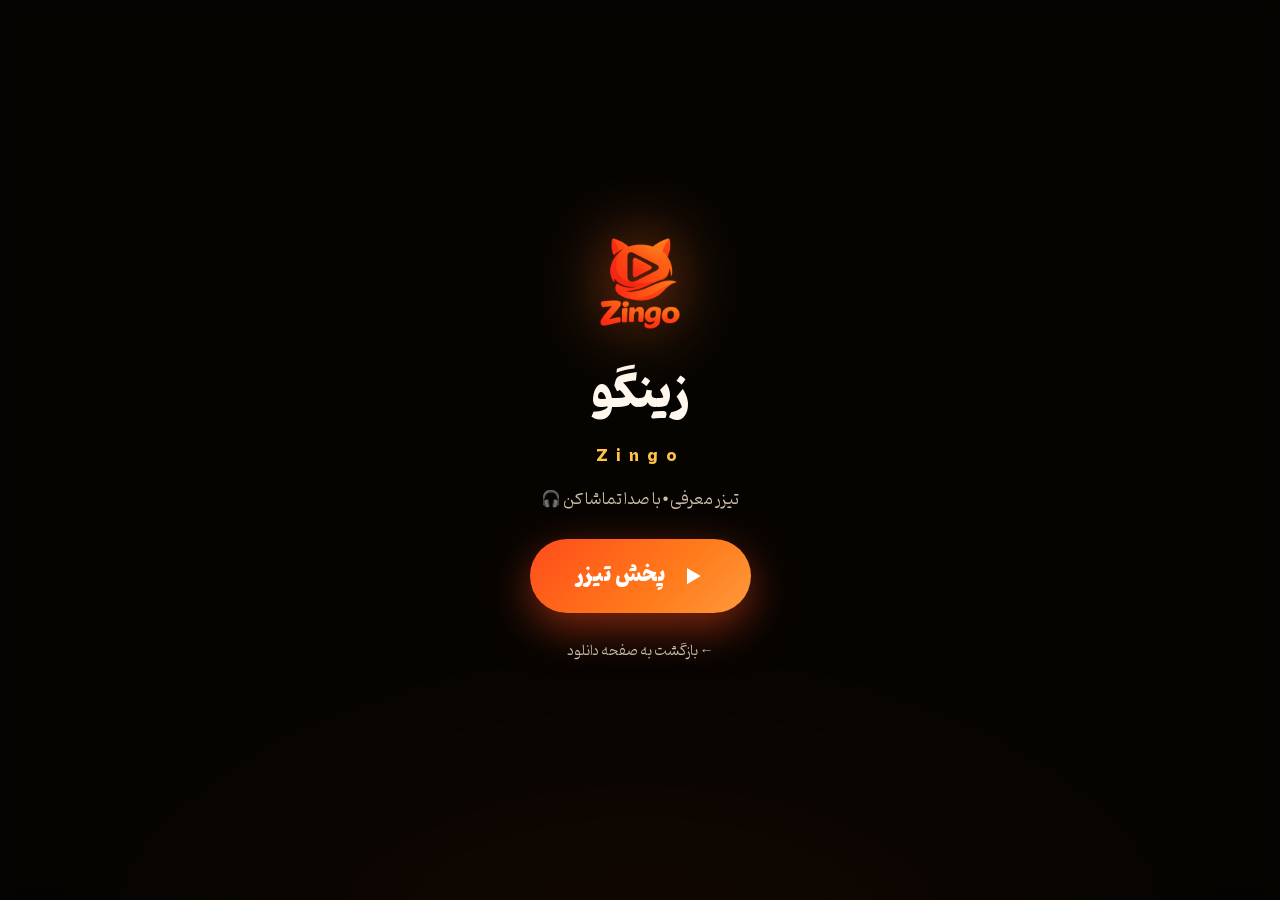
==== promo.html @ dc171118 "feat: cinematic motion-graphics promo page with synthesized sound (promo.html)" ====
<!DOCTYPE html>
<html lang="fa" dir="rtl">
<head>
<meta charset="UTF-8">
<meta name="viewport" content="width=device-width, initial-scale=1.0">
<title>معرفی زینگو | موشن‌گرافی برنامه فیلم و سریال Zingo</title>
<meta name="description" content="تیزر معرفی برنامه زینگو (Zingo) — برنامه فیلم و سریال اندروید با پخش آنلاین، زیرنویس فارسی و دانلود پرسرعت.">
<meta name="robots" content="noindex, follow">
<meta name="theme-color" content="#0B0806">
<link rel="icon" type="image/x-icon" href="/favicon.ico">
<link rel="preload" href="/assets/fonts/Pinar-Bold.ttf" as="font" type="font/ttf" crossorigin>
<link rel="preload" as="image" href="/assets/logo.png" type="image/png">
<link rel="stylesheet" href="/promo.css">
</head>
<body>
<div class="stage" id="stage" aria-label="تیزر معرفی زینگو">

  <!-- پرده شروع (برای فعال شدن صدا با یک لمس) -->
  <div class="intro-veil" id="veil">
    <img class="veil-logo" src="/assets/logo.png" alt="لوگوی زینگو" width="88" height="99">
    <h1>زینگو <span>Zingo</span></h1>
    <p>تیزر معرفی • با صدا تماشا کن 🎧</p>
    <button class="play-btn" id="playBtn" type="button">
      <svg viewBox="0 0 24 24" width="30" height="30" fill="currentColor"><path d="M8 5.5v13l11-6.5Z"/></svg>
      پخش تیزر
    </button>
    <a class="veil-link" href="/">← بازگشت به صفحه دانلود</a>
  </div>

  <!-- نوار پیشرفت + کنترل‌ها -->
  <div class="hud">
    <div class="progress"><span id="bar"></span></div>
    <div class="hud-row">
      <a class="hud-home" href="/" aria-label="بازگشت">⌂</a>
      <span class="hud-title">تیزر معرفی زینگو</span>
      <button class="hud-btn" id="muteBtn" type="button" aria-label="قطع و وصل صدا">🔊</button>
      <button class="hud-btn" id="skipBtn" type="button">⏩ رد شدن</button>
    </div>
  </div>

  <canvas class="fx" id="fx"></canvas>

  <!-- صحنه ۱: رونمایی لوگو -->
  <section class="scene s1" id="sc1">
    <div class="orb"></div>
    <img class="s1-logo" id="s1logo" src="/assets/logo.png" alt="" width="188" height="211">
    <h2 class="kinetic" id="kTitle"><span>ز</span><span>ی</span><span>ن</span><span>گ</span><span>و</span></h2>
    <p class="s1-tag" id="s1tag">دنیای فیلم و سریال، توی جیبته</p>
  </section>

  <!-- صحنه ۲: داخل اپ -->
  <section class="scene s2" id="sc2">
    <div class="phone shot">
      <div class="notch"></div>
      <img src="/assets/screen1.jpg" alt="صفحه اصلی برنامه زینگو" width="220" height="489" loading="eager">
    </div>
    <div class="chips">
      <p class="kicker-line">هر چی بخوای، اینجاست</p>
      <h2>یه اپ، <span class="grad">همه فیلم و سریال‌ها</span></h2>
      <ul>
        <li>🎬 آرشیو به‌روز سینمایی و سریال</li>
        <li>▶️ پخش آنلاین روان و سریع</li>
        <li>💬 زیرنویس فارسی چسبیده</li>
      </ul>
    </div>
  </section>

  <!-- صحنه ۳: دانلود -->
  <section class="scene s3" id="sc3">
    <div class="chips">
      <p class="kicker-line">دانلود بدون دردسر</p>
      <h2>ارسال مستقیم به <span class="grad">دانلودمنیجر</span></h2>
      <div class="badges"><span>480</span><span>720</span><span>x264</span></div>
      <p class="muted-line">ADM و 1DM • بدون کپی لینک • قابل ادامه</p>
    </div>
    <div class="dl-demo">
      <div class="phone shot small">
        <div class="notch"></div>
        <img src="/assets/screen2.jpg" alt="صفحه پخش و دانلود زینگو" width="220" height="489" loading="eager">
      </div>
      <div class="arrow">⬇</div>
    </div>
  </section>

  <!-- صحنه ۴: آمار -->
  <section class="scene s4" id="sc4">
    <p class="kicker-line center">سبک، رایگان، فارسی</p>
    <div class="stats">
      <div><strong><span class="count" data-to="4" data-dec="1">0</span>MB</strong><span>حجم اپ</span></div>
      <div><strong>رایگان</strong><span>بدون ثبت‌نام</span></div>
      <div><strong><span class="count" data-to="7">0</span>+</strong><span>اندروید</span></div>
    </div>
  </section>

  <!-- صحنه ۵: دعوت به نصب -->
  <section class="scene s5" id="sc5">
    <img class="s5-logo" src="/assets/logo.png" alt="لوگوی زینگو" width="120" height="135">
    <h2>همین حالا <span class="grad">زینگو</span> رو نصب کن</h2>
    <p class="muted-line">نسخه 1.0.7 اندروید • تست‌شده • امضای رسمی</p>
    <a class="cta" href="/downloads/Zingo-v1.0.7.apk" download="Zingo-v1.0.7.apk">⬇ دانلود مستقیم زینگو<small>v1.0.7 • 3.9MB • APK</small></a>
    <div class="end-row">
      <button class="ghost-btn" id="replayBtn" type="button">↻ تماشای دوباره</button>
      <a class="ghost-btn" href="/">صفحه دانلود</a>
    </div>
  </section>

</div>
<script src="/promo.js" defer></script>
</body>
</html>
---- promo.css ----
@font-face{font-family:'Pinar';src:url('/assets/fonts/Pinar-Regular.ttf') format('truetype');font-weight:400;font-display:swap}
@font-face{font-family:'Pinar';src:url('/assets/fonts/Pinar-Bold.ttf') format('truetype');font-weight:700;font-display:swap}
@font-face{font-family:'Pinar';src:url('/assets/fonts/Pinar-ExtraBold.ttf') format('truetype');font-weight:800;font-display:swap}
*{box-sizing:border-box}
html,body{height:100%}
body{margin:0;background:#0B0806;color:#FFF7ED;font-family:'Pinar',Tahoma,sans-serif;overflow:hidden}
.stage{position:fixed;inset:0;background:radial-gradient(1000px 600px at 50% 110%,#3a1503 0%,#0B0806 60%) fixed,#0B0806;overflow:hidden}
/* ===== پرده شروع ===== */
.intro-veil{position:absolute;inset:0;z-index:40;display:flex;flex-direction:column;align-items:center;justify-content:center;gap:10px;background:rgba(5,3,1,.72);backdrop-filter:blur(8px);transition:opacity .6s;text-align:center;padding:20px}
.intro-veil.hide{opacity:0;pointer-events:none}
.veil-logo{filter:drop-shadow(0 0 34px rgba(255,110,30,.75));animation:hover 3s ease-in-out infinite}
@keyframes hover{50%{transform:translateY(-10px)}}
.intro-veil h1{margin:6px 0 0;font-size:44px;font-weight:800}
.intro-veil h1 span{display:block;font-size:15px;letter-spacing:8px;color:#FFC24B;font-weight:700}
.intro-veil p{color:#CDBFA9;margin:0 0 12px}
.play-btn{display:inline-flex;align-items:center;gap:12px;font-family:inherit;font-size:20px;font-weight:800;color:#fff;border:none;cursor:pointer;padding:16px 44px;border-radius:99px;background:linear-gradient(135deg,#FF4D1C,#ff7a1a 60%,#FF9A3D);box-shadow:0 14px 44px rgba(255,77,28,.5);transition:.2s}
.play-btn:hover{transform:scale(1.05)}
.veil-link{color:#CDBFA9;font-size:14px;margin-top:14px;text-decoration:none}
/* ===== HUD ===== */
.hud{position:absolute;top:0;right:0;left:0;z-index:30;opacity:0;transition:opacity .5s}
.stage.playing .hud{opacity:1}
.progress{height:4px;background:rgba(255,255,255,.12)}
.progress span{display:block;height:100%;width:0;background:linear-gradient(90deg,#FF4D1C,#FFC24B)}
.hud-row{display:flex;align-items:center;gap:10px;padding:10px 16px}
.hud-title{font-size:14px;color:#CDBFA9;margin-inline-start:auto}
.hud-home,.hud-btn{color:#FFF7ED;text-decoration:none;background:rgba(255,255,255,.08);border:1px solid rgba(255,255,255,.14);border-radius:12px;padding:7px 14px;font-family:inherit;font-size:14px;cursor:pointer}
.hud-btn:hover{background:rgba(255,255,255,.16)}
.fx{position:absolute;inset:0;z-index:5;pointer-events:none}
/* ===== صحنه‌ها ===== */
.scene{position:absolute;inset:0;display:flex;align-items:center;justify-content:center;gap:44px;padding:70px 6vw 40px;opacity:0;visibility:hidden;transition:opacity .7s,visibility .7s}
.scene.on{opacity:1;visibility:visible}
.grad{background:linear-gradient(90deg,#ff6a2b,#ffc24b);-webkit-background-clip:text;background-clip:text;color:transparent}
.kicker-line{color:#FFC24B;font-weight:700;font-size:15px;margin:0}
.kicker-line.center{text-align:center}
.muted-line{color:#CDBFA9}
/* صحنه ۱ */
.s1{flex-direction:column;gap:8px;text-align:center}
.orb{position:absolute;width:520px;height:520px;border-radius:50%;background:radial-gradient(circle,rgba(255,90,31,.4),transparent 65%);filter:blur(30px);transform:scale(.4);opacity:0}
.scene.on .orb{animation:orbIn 2.4s ease forwards}
@keyframes orbIn{to{transform:scale(1.4);opacity:1}}
.s1-logo{opacity:0;filter:drop-shadow(0 0 44px rgba(255,110,30,.8))}
.scene.on .s1-logo{animation:logoIn 1.1s cubic-bezier(.2,1.4,.3,1) .2s forwards}
@keyframes logoIn{from{opacity:0;transform:scale(.3) rotate(-10deg)}to{opacity:1;transform:scale(1) rotate(0)}}
.kinetic{margin:8px 0 0;font-size:clamp(52px,10vw,96px);font-weight:800;line-height:1.2}
.kinetic span{display:inline-block;opacity:0;transform:translateY(60px) rotate(8deg)}
.scene.on .kinetic span{animation:letterIn .6s cubic-bezier(.2,1.5,.3,1) forwards}
.scene.on .kinetic span:nth-child(1){animation-delay:.7s}.scene.on .kinetic span:nth-child(2){animation-delay:.8s}.scene.on .kinetic span:nth-child(3){animation-delay:.9s}.scene.on .kinetic span:nth-child(4){animation-delay:1s}.scene.on .kinetic span:nth-child(5){animation-delay:1.1s}
@keyframes letterIn{to{opacity:1;transform:none}}
.s1-tag{font-size:clamp(17px,3vw,24px);color:#FFE3C2;opacity:0}
.scene.on .s1-tag{animation:fadeUp .8s ease 1.6s forwards}
@keyframes fadeUp{from{opacity:0;transform:translateY(24px)}to{opacity:1;transform:none}}
/* صحنه ۲ و ۳ */
.phone{background:#101010;border:1px solid #333;border-radius:30px;padding:9px;box-shadow:0 30px 80px rgba(0,0,0,.65);position:relative;flex-shrink:0}
.phone img{display:block;border-radius:22px;background:#fff}
.phone .notch{position:absolute;top:16px;left:50%;transform:translateX(-50%);width:70px;height:17px;background:#101010;border-radius:99px;z-index:2}
.s2 .phone{transform:translateX(-120px) rotate(-8deg);opacity:0}
.scene.on.s2 .phone{animation:slideL .9s cubic-bezier(.2,1.2,.3,1) forwards}
@keyframes slideL{to{opacity:1;transform:translateX(0) rotate(-4deg)}}
.chips h2{font-size:clamp(26px,4.5vw,44px);margin:4px 0 14px;font-weight:800}
.chips ul{list-style:none;margin:0;padding:0;display:grid;gap:12px}
.chips li{background:rgba(255,255,255,.06);border:1px solid rgba(255,255,255,.14);border-radius:16px;padding:12px 20px;font-size:clamp(15px,2.4vw,19px);font-weight:700;opacity:0;transform:translateX(60px)}
.scene.on .chips li{animation:chipIn .55s cubic-bezier(.2,1.4,.3,1) forwards}
.scene.on .chips li:nth-child(1){animation-delay:.9s}.scene.on .chips li:nth-child(2){animation-delay:1.25s}.scene.on .chips li:nth-child(3){animation-delay:1.6s}
@keyframes chipIn{to{opacity:1;transform:none}}
.scene.on .chips h2,.scene.on .kicker-line{animation:fadeUp .7s ease .3s both}
.s3 .phone{transform:translateX(120px) rotate(8deg);opacity:0}
.scene.on.s3 .phone{animation:slideR .9s cubic-bezier(.2,1.2,.3,1) forwards}
@keyframes slideR{to{opacity:1;transform:translateX(0) rotate(4deg)}}
.badges{display:flex;gap:10px;margin:14px 0}
.badges span{background:linear-gradient(135deg,#FF4D1C,#FF9A3D);font-weight:800;padding:8px 22px;border-radius:99px;opacity:0;transform:scale(.4)}
.scene.on .badges span{animation:popIn .5s cubic-bezier(.2,1.6,.3,1) forwards}
.scene.on .badges span:nth-child(1){animation-delay:1s}.scene.on .badges span:nth-child(2){animation-delay:1.2s}.scene.on .badges span:nth-child(3){animation-delay:1.4s}
@keyframes popIn{to{opacity:1;transform:scale(1)}}
.dl-demo{position:relative}
.arrow{position:absolute;top:38%;right:-34px;font-size:44px;color:#FFC24B;animation:drop 1.2s ease-in-out infinite;text-shadow:0 0 24px rgba(255,150,40,.9)}
@keyframes drop{0%,100%{transform:translateY(-12px);opacity:.6}50%{transform:translateY(12px);opacity:1}}
/* صحنه ۴ */
.s4{flex-direction:column}
.stats{display:flex;gap:16px;flex-wrap:wrap;justify-content:center}
.stats div{background:rgba(255,255,255,.06);border:1px solid rgba(255,255,255,.14);border-radius:22px;padding:26px 40px;text-align:center;min-width:170px;opacity:0;transform:translateY(50px) scale(.9)}
.scene.on .stats div{animation:statIn .6s cubic-bezier(.2,1.4,.3,1) forwards}
.scene.on .stats div:nth-child(1){animation-delay:.3s}.scene.on .stats div:nth-child(2){animation-delay:.6s}.scene.on .stats div:nth-child(3){animation-delay:.9s}
@keyframes statIn{to{opacity:1;transform:none}}
.stats strong{display:block;font-size:38px;font-weight:800;color:#fff}
.stats span{color:#CDBFA9}
/* صحنه ۵ */
.s5{flex-direction:column;gap:10px;text-align:center}
.s5-logo{opacity:0;filter:drop-shadow(0 0 40px rgba(255,110,30,.8))}
.scene.on .s5-logo{animation:logoIn .9s cubic-bezier(.2,1.4,.3,1) forwards}
.s5 h2{font-size:clamp(30px,5.5vw,54px);margin:6px 0;font-weight:800;opacity:0}
.scene.on.s5 h2{animation:fadeUp .7s ease .4s forwards}
.s5 .muted-line{margin:0 0 8px;opacity:0}
.scene.on.s5 .muted-line{animation:fadeUp .7s ease .6s forwards}
.cta{display:inline-flex;flex-direction:column;align-items:center;gap:2px;font-size:22px;font-weight:800;color:#fff;text-decoration:none;padding:18px 58px;border-radius:22px;background:linear-gradient(135deg,#FF4D1C,#ff7a1a 60%,#FF9A3D);box-shadow:0 16px 50px rgba(255,77,28,.55);opacity:0}
.scene.on .cta{animation:ctaIn .7s cubic-bezier(.2,1.4,.3,1) .8s forwards,ctaPulse 1.8s ease-in-out 1.8s infinite}
.cta small{font-size:13px;font-weight:400;opacity:.9}
@keyframes ctaIn{from{opacity:0;transform:scale(.6)}to{opacity:1;transform:scale(1)}}
@keyframes ctaPulse{0%,100%{transform:scale(1)}50%{transform:scale(1.045)}}
.end-row{display:flex;gap:12px;margin-top:14px;opacity:0}
.scene.on .end-row{animation:fadeUp .7s ease 1.2s forwards}
.ghost-btn{font-family:inherit;color:#FFF7ED;text-decoration:none;background:rgba(255,255,255,.08);border:1px solid rgba(255,255,255,.16);border-radius:14px;padding:10px 26px;font-size:16px;cursor:pointer}
.ghost-btn:hover{background:rgba(255,255,255,.16)}
@media(max-width:760px){
.scene{flex-direction:column;gap:20px;padding:90px 20px 30px;overflow-y:auto}
.s2 .phone,.s3 .phone{width:150px}.phone img{width:100%;height:auto}
.chips h2{font-size:26px}.chips{text-align:center}.chips ul{justify-items:center}
.badges{justify-content:center}
.arrow{display:none}
.stats div{min-width:44vw;padding:16px}
.stats strong{font-size:28px}
.cta{font-size:19px;padding:16px 34px}
}
@media(prefers-reduced-motion:reduce){*{animation-duration:.01s!important}}
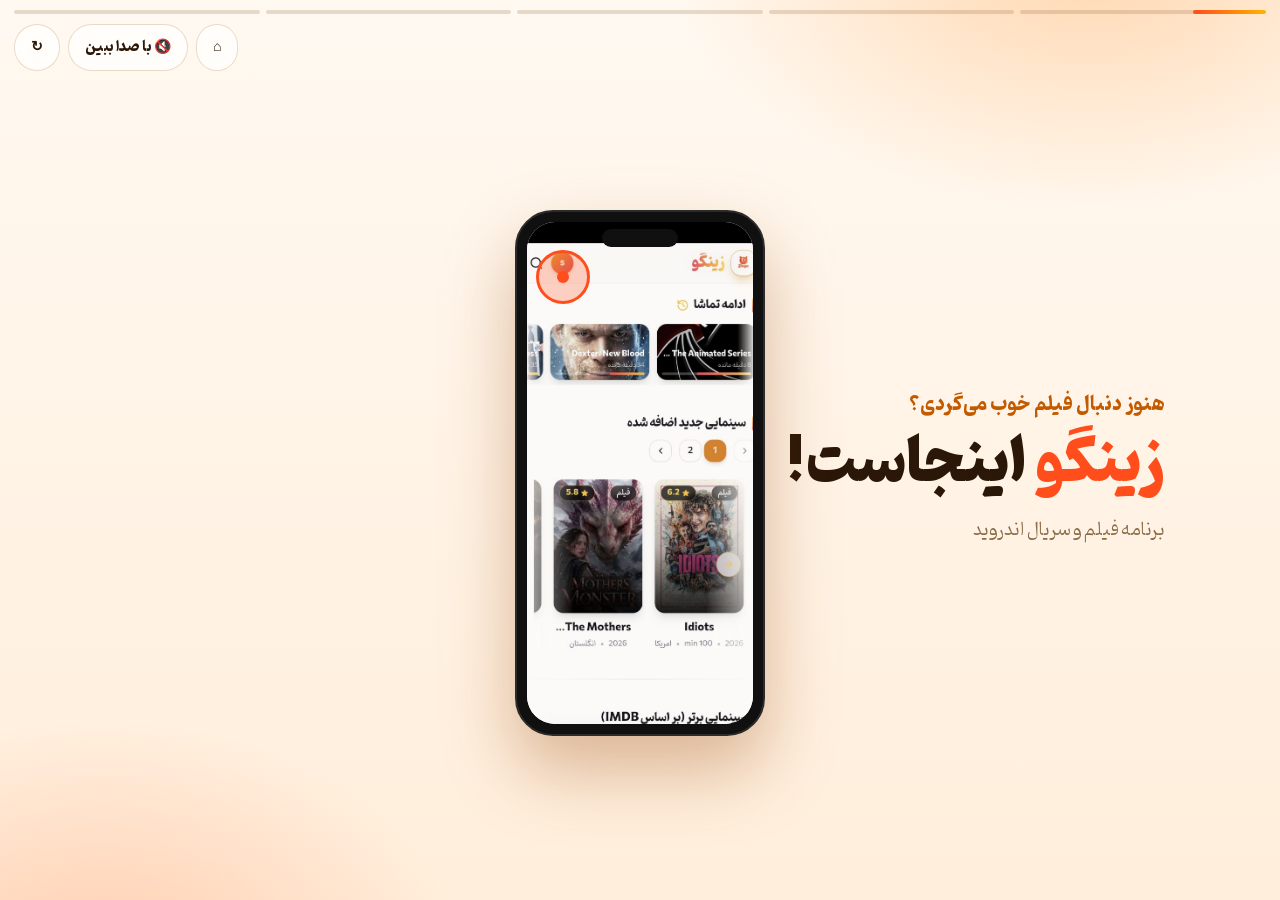
==== commit 8400a6c8: "redesign: app-ad style promo (story segments, auto-play muted, tap ripples, endcard)" ====
--- a/promo.html
+++ b/promo.html
@@ -3,104 +3,57 @@
 <head>
 <meta charset="UTF-8">
 <meta name="viewport" content="width=device-width, initial-scale=1.0">
-<title>معرفی زینگو | موشن‌گرافی برنامه فیلم و سریال Zingo</title>
-<meta name="description" content="تیزر معرفی برنامه زینگو (Zingo) — برنامه فیلم و سریال اندروید با پخش آنلاین، زیرنویس فارسی و دانلود پرسرعت.">
+<title>تیزر زینگو | معرفی برنامه فیلم و سریال Zingo</title>
+<meta name="description" content="تیزر تبلیغاتی برنامه زینگو (Zingo) — برنامه فیلم و سریال اندروید با پخش آنلاین، زیرنویس فارسی و دانلود پرسرعت.">
 <meta name="robots" content="noindex, follow">
-<meta name="theme-color" content="#0B0806">
+<meta name="theme-color" content="#FFF3E6">
 <link rel="icon" type="image/x-icon" href="/favicon.ico">
 <link rel="preload" href="/assets/fonts/Pinar-Bold.ttf" as="font" type="font/ttf" crossorigin>
-<link rel="preload" as="image" href="/assets/logo.png" type="image/png">
+<link rel="preload" href="/assets/fonts/Pinar-ExtraBold.ttf" as="font" type="font/ttf" crossorigin>
+<link rel="preload" as="image" href="/assets/screen1.jpg" type="image/jpeg">
 <link rel="stylesheet" href="/promo.css">
 </head>
 <body>
-<div class="stage" id="stage" aria-label="تیزر معرفی زینگو">
+<div class="ad" id="ad" aria-label="تیزر تبلیغاتی زینگو">
 
-  <!-- پرده شروع (برای فعال شدن صدا با یک لمس) -->
-  <div class="intro-veil" id="veil">
-    <img class="veil-logo" src="/assets/logo.png" alt="لوگوی زینگو" width="88" height="99">
-    <h1>زینگو <span>Zingo</span></h1>
-    <p>تیزر معرفی • با صدا تماشا کن 🎧</p>
-    <button class="play-btn" id="playBtn" type="button">
-      <svg viewBox="0 0 24 24" width="30" height="30" fill="currentColor"><path d="M8 5.5v13l11-6.5Z"/></svg>
-      پخش تیزر
-    </button>
-    <a class="veil-link" href="/">← بازگشت به صفحه دانلود</a>
+  <!-- نوار سگمنت‌ها مثل استوری -->
+  <div class="segs" id="segs" aria-hidden="true">
+    <span><i></i></span><span><i></i></span><span><i></i></span><span><i></i></span><span><i></i></span>
   </div>
 
-  <!-- نوار پیشرفت + کنترل‌ها -->
-  <div class="hud">
-    <div class="progress"><span id="bar"></span></div>
-    <div class="hud-row">
-      <a class="hud-home" href="/" aria-label="بازگشت">⌂</a>
-      <span class="hud-title">تیزر معرفی زینگو</span>
-      <button class="hud-btn" id="muteBtn" type="button" aria-label="قطع و وصل صدا">🔊</button>
-      <button class="hud-btn" id="skipBtn" type="button">⏩ رد شدن</button>
-    </div>
+  <!-- کنترل‌ها -->
+  <div class="tools">
+    <a class="tool" href="/" aria-label="بازگشت به صفحه دانلود">⌂</a>
+    <button class="tool sound-off" id="soundBtn" type="button">🔇 با صدا ببین</button>
+    <button class="tool" id="replayBtn" type="button" aria-label="پخش دوباره">↻</button>
   </div>
 
-  <canvas class="fx" id="fx"></canvas>
+  <!-- صحنه اصلی: گوشی + کپشن -->
+  <main class="stage" id="stage">
+    <div class="caption" id="caption">
+      <p class="hook" id="capHook"></p>
+      <h1 id="capTitle"></h1>
+      <p class="sub" id="capSub"></p>
+      <div class="badges" id="capBadges"></div>
+    </div>
+    <div class="phone" id="phone">
+      <div class="notch"></div>
+      <div class="screen"><img id="screenImg" src="/assets/screen1.jpg" alt="نمای برنامه زینگو" width="240" height="533" fetchpriority="high"></div>
+      <div class="taps" id="taps"></div>
+      <div class="flash" id="flash"></div>
+    </div>
+  </main>
 
-  <!-- صحنه ۱: رونمایی لوگو -->
-  <section class="scene s1" id="sc1">
-    <div class="orb"></div>
-    <img class="s1-logo" id="s1logo" src="/assets/logo.png" alt="" width="188" height="211">
-    <h2 class="kinetic" id="kTitle"><span>ز</span><span>ی</span><span>ن</span><span>گ</span><span>و</span></h2>
-    <p class="s1-tag" id="s1tag">دنیای فیلم و سریال، توی جیبته</p>
-  </section>
-
-  <!-- صحنه ۲: داخل اپ -->
-  <section class="scene s2" id="sc2">
-    <div class="phone shot">
-      <div class="notch"></div>
-      <img src="/assets/screen1.jpg" alt="صفحه اصلی برنامه زینگو" width="220" height="489" loading="eager">
-    </div>
-    <div class="chips">
-      <p class="kicker-line">هر چی بخوای، اینجاست</p>
-      <h2>یه اپ، <span class="grad">همه فیلم و سریال‌ها</span></h2>
-      <ul>
-        <li>🎬 آرشیو به‌روز سینمایی و سریال</li>
-        <li>▶️ پخش آنلاین روان و سریع</li>
-        <li>💬 زیرنویس فارسی چسبیده</li>
-      </ul>
-    </div>
-  </section>
-
-  <!-- صحنه ۳: دانلود -->
-  <section class="scene s3" id="sc3">
-    <div class="chips">
-      <p class="kicker-line">دانلود بدون دردسر</p>
-      <h2>ارسال مستقیم به <span class="grad">دانلودمنیجر</span></h2>
-      <div class="badges"><span>480</span><span>720</span><span>x264</span></div>
-      <p class="muted-line">ADM و 1DM • بدون کپی لینک • قابل ادامه</p>
-    </div>
-    <div class="dl-demo">
-      <div class="phone shot small">
-        <div class="notch"></div>
-        <img src="/assets/screen2.jpg" alt="صفحه پخش و دانلود زینگو" width="220" height="489" loading="eager">
-      </div>
-      <div class="arrow">⬇</div>
-    </div>
-  </section>
-
-  <!-- صحنه ۴: آمار -->
-  <section class="scene s4" id="sc4">
-    <p class="kicker-line center">سبک، رایگان، فارسی</p>
-    <div class="stats">
-      <div><strong><span class="count" data-to="4" data-dec="1">0</span>MB</strong><span>حجم اپ</span></div>
-      <div><strong>رایگان</strong><span>بدون ثبت‌نام</span></div>
-      <div><strong><span class="count" data-to="7">0</span>+</strong><span>اندروید</span></div>
-    </div>
-  </section>
-
-  <!-- صحنه ۵: دعوت به نصب -->
-  <section class="scene s5" id="sc5">
-    <img class="s5-logo" src="/assets/logo.png" alt="لوگوی زینگو" width="120" height="135">
-    <h2>همین حالا <span class="grad">زینگو</span> رو نصب کن</h2>
-    <p class="muted-line">نسخه 1.0.7 اندروید • تست‌شده • امضای رسمی</p>
-    <a class="cta" href="/downloads/Zingo-v1.0.7.apk" download="Zingo-v1.0.7.apk">⬇ دانلود مستقیم زینگو<small>v1.0.7 • 3.9MB • APK</small></a>
+  <!-- اندکارت -->
+  <section class="endcard" id="endcard" aria-label="دانلود زینگو">
+    <img class="app-icon" src="/assets/logo.png" alt="آیکون زینگو" width="104" height="117">
+    <h2>زینگو <span>Zingo</span></h2>
+    <p class="stars" aria-label="امتیاز 4.8 از 5">★★★★★ <b>۴.۸</b></p>
+    <p class="end-sub">برنامه فیلم و سریال • رایگان • ۳.۹ مگابایت</p>
+    <a class="install" href="/downloads/Zingo-v1.0.7.apk" download="Zingo-v1.0.7.apk">نصب رایگان<small>v1.0.7 • اندروید ۷ به بالا</small></a>
     <div class="end-row">
-      <button class="ghost-btn" id="replayBtn" type="button">↻ تماشای دوباره</button>
-      <a class="ghost-btn" href="/">صفحه دانلود</a>
+      <button class="mini" id="replayBtn2" type="button">↻ دیدن دوباره تیزر</button>
+      <a class="mini" href="/">صفحه دانلود</a>
     </div>
   </section>
 
--- a/promo.css
+++ b/promo.css
@@ -3,111 +3,72 @@
 @font-face{font-family:'Pinar';src:url('/assets/fonts/Pinar-ExtraBold.ttf') format('truetype');font-weight:800;font-display:swap}
 *{box-sizing:border-box}
 html,body{height:100%}
-body{margin:0;background:#0B0806;color:#FFF7ED;font-family:'Pinar',Tahoma,sans-serif;overflow:hidden}
-.stage{position:fixed;inset:0;background:radial-gradient(1000px 600px at 50% 110%,#3a1503 0%,#0B0806 60%) fixed,#0B0806;overflow:hidden}
-/* ===== پرده شروع ===== */
-.intro-veil{position:absolute;inset:0;z-index:40;display:flex;flex-direction:column;align-items:center;justify-content:center;gap:10px;background:rgba(5,3,1,.72);backdrop-filter:blur(8px);transition:opacity .6s;text-align:center;padding:20px}
-.intro-veil.hide{opacity:0;pointer-events:none}
-.veil-logo{filter:drop-shadow(0 0 34px rgba(255,110,30,.75));animation:hover 3s ease-in-out infinite}
-@keyframes hover{50%{transform:translateY(-10px)}}
-.intro-veil h1{margin:6px 0 0;font-size:44px;font-weight:800}
-.intro-veil h1 span{display:block;font-size:15px;letter-spacing:8px;color:#FFC24B;font-weight:700}
-.intro-veil p{color:#CDBFA9;margin:0 0 12px}
-.play-btn{display:inline-flex;align-items:center;gap:12px;font-family:inherit;font-size:20px;font-weight:800;color:#fff;border:none;cursor:pointer;padding:16px 44px;border-radius:99px;background:linear-gradient(135deg,#FF4D1C,#ff7a1a 60%,#FF9A3D);box-shadow:0 14px 44px rgba(255,77,28,.5);transition:.2s}
-.play-btn:hover{transform:scale(1.05)}
-.veil-link{color:#CDBFA9;font-size:14px;margin-top:14px;text-decoration:none}
-/* ===== HUD ===== */
-.hud{position:absolute;top:0;right:0;left:0;z-index:30;opacity:0;transition:opacity .5s}
-.stage.playing .hud{opacity:1}
-.progress{height:4px;background:rgba(255,255,255,.12)}
-.progress span{display:block;height:100%;width:0;background:linear-gradient(90deg,#FF4D1C,#FFC24B)}
-.hud-row{display:flex;align-items:center;gap:10px;padding:10px 16px}
-.hud-title{font-size:14px;color:#CDBFA9;margin-inline-start:auto}
-.hud-home,.hud-btn{color:#FFF7ED;text-decoration:none;background:rgba(255,255,255,.08);border:1px solid rgba(255,255,255,.14);border-radius:12px;padding:7px 14px;font-family:inherit;font-size:14px;cursor:pointer}
-.hud-btn:hover{background:rgba(255,255,255,.16)}
-.fx{position:absolute;inset:0;z-index:5;pointer-events:none}
-/* ===== صحنه‌ها ===== */
-.scene{position:absolute;inset:0;display:flex;align-items:center;justify-content:center;gap:44px;padding:70px 6vw 40px;opacity:0;visibility:hidden;transition:opacity .7s,visibility .7s}
-.scene.on{opacity:1;visibility:visible}
-.grad{background:linear-gradient(90deg,#ff6a2b,#ffc24b);-webkit-background-clip:text;background-clip:text;color:transparent}
-.kicker-line{color:#FFC24B;font-weight:700;font-size:15px;margin:0}
-.kicker-line.center{text-align:center}
-.muted-line{color:#CDBFA9}
-/* صحنه ۱ */
-.s1{flex-direction:column;gap:8px;text-align:center}
-.orb{position:absolute;width:520px;height:520px;border-radius:50%;background:radial-gradient(circle,rgba(255,90,31,.4),transparent 65%);filter:blur(30px);transform:scale(.4);opacity:0}
-.scene.on .orb{animation:orbIn 2.4s ease forwards}
-@keyframes orbIn{to{transform:scale(1.4);opacity:1}}
-.s1-logo{opacity:0;filter:drop-shadow(0 0 44px rgba(255,110,30,.8))}
-.scene.on .s1-logo{animation:logoIn 1.1s cubic-bezier(.2,1.4,.3,1) .2s forwards}
-@keyframes logoIn{from{opacity:0;transform:scale(.3) rotate(-10deg)}to{opacity:1;transform:scale(1) rotate(0)}}
-.kinetic{margin:8px 0 0;font-size:clamp(52px,10vw,96px);font-weight:800;line-height:1.2}
-.kinetic span{display:inline-block;opacity:0;transform:translateY(60px) rotate(8deg)}
-.scene.on .kinetic span{animation:letterIn .6s cubic-bezier(.2,1.5,.3,1) forwards}
-.scene.on .kinetic span:nth-child(1){animation-delay:.7s}.scene.on .kinetic span:nth-child(2){animation-delay:.8s}.scene.on .kinetic span:nth-child(3){animation-delay:.9s}.scene.on .kinetic span:nth-child(4){animation-delay:1s}.scene.on .kinetic span:nth-child(5){animation-delay:1.1s}
-@keyframes letterIn{to{opacity:1;transform:none}}
-.s1-tag{font-size:clamp(17px,3vw,24px);color:#FFE3C2;opacity:0}
-.scene.on .s1-tag{animation:fadeUp .8s ease 1.6s forwards}
-@keyframes fadeUp{from{opacity:0;transform:translateY(24px)}to{opacity:1;transform:none}}
-/* صحنه ۲ و ۳ */
-.phone{background:#101010;border:1px solid #333;border-radius:30px;padding:9px;box-shadow:0 30px 80px rgba(0,0,0,.65);position:relative;flex-shrink:0}
-.phone img{display:block;border-radius:22px;background:#fff}
-.phone .notch{position:absolute;top:16px;left:50%;transform:translateX(-50%);width:70px;height:17px;background:#101010;border-radius:99px;z-index:2}
-.s2 .phone{transform:translateX(-120px) rotate(-8deg);opacity:0}
-.scene.on.s2 .phone{animation:slideL .9s cubic-bezier(.2,1.2,.3,1) forwards}
-@keyframes slideL{to{opacity:1;transform:translateX(0) rotate(-4deg)}}
-.chips h2{font-size:clamp(26px,4.5vw,44px);margin:4px 0 14px;font-weight:800}
-.chips ul{list-style:none;margin:0;padding:0;display:grid;gap:12px}
-.chips li{background:rgba(255,255,255,.06);border:1px solid rgba(255,255,255,.14);border-radius:16px;padding:12px 20px;font-size:clamp(15px,2.4vw,19px);font-weight:700;opacity:0;transform:translateX(60px)}
-.scene.on .chips li{animation:chipIn .55s cubic-bezier(.2,1.4,.3,1) forwards}
-.scene.on .chips li:nth-child(1){animation-delay:.9s}.scene.on .chips li:nth-child(2){animation-delay:1.25s}.scene.on .chips li:nth-child(3){animation-delay:1.6s}
-@keyframes chipIn{to{opacity:1;transform:none}}
-.scene.on .chips h2,.scene.on .kicker-line{animation:fadeUp .7s ease .3s both}
-.s3 .phone{transform:translateX(120px) rotate(8deg);opacity:0}
-.scene.on.s3 .phone{animation:slideR .9s cubic-bezier(.2,1.2,.3,1) forwards}
-@keyframes slideR{to{opacity:1;transform:translateX(0) rotate(4deg)}}
-.badges{display:flex;gap:10px;margin:14px 0}
-.badges span{background:linear-gradient(135deg,#FF4D1C,#FF9A3D);font-weight:800;padding:8px 22px;border-radius:99px;opacity:0;transform:scale(.4)}
-.scene.on .badges span{animation:popIn .5s cubic-bezier(.2,1.6,.3,1) forwards}
-.scene.on .badges span:nth-child(1){animation-delay:1s}.scene.on .badges span:nth-child(2){animation-delay:1.2s}.scene.on .badges span:nth-child(3){animation-delay:1.4s}
-@keyframes popIn{to{opacity:1;transform:scale(1)}}
-.dl-demo{position:relative}
-.arrow{position:absolute;top:38%;right:-34px;font-size:44px;color:#FFC24B;animation:drop 1.2s ease-in-out infinite;text-shadow:0 0 24px rgba(255,150,40,.9)}
-@keyframes drop{0%,100%{transform:translateY(-12px);opacity:.6}50%{transform:translateY(12px);opacity:1}}
-/* صحنه ۴ */
-.s4{flex-direction:column}
-.stats{display:flex;gap:16px;flex-wrap:wrap;justify-content:center}
-.stats div{background:rgba(255,255,255,.06);border:1px solid rgba(255,255,255,.14);border-radius:22px;padding:26px 40px;text-align:center;min-width:170px;opacity:0;transform:translateY(50px) scale(.9)}
-.scene.on .stats div{animation:statIn .6s cubic-bezier(.2,1.4,.3,1) forwards}
-.scene.on .stats div:nth-child(1){animation-delay:.3s}.scene.on .stats div:nth-child(2){animation-delay:.6s}.scene.on .stats div:nth-child(3){animation-delay:.9s}
-@keyframes statIn{to{opacity:1;transform:none}}
-.stats strong{display:block;font-size:38px;font-weight:800;color:#fff}
-.stats span{color:#CDBFA9}
-/* صحنه ۵ */
-.s5{flex-direction:column;gap:10px;text-align:center}
-.s5-logo{opacity:0;filter:drop-shadow(0 0 40px rgba(255,110,30,.8))}
-.scene.on .s5-logo{animation:logoIn .9s cubic-bezier(.2,1.4,.3,1) forwards}
-.s5 h2{font-size:clamp(30px,5.5vw,54px);margin:6px 0;font-weight:800;opacity:0}
-.scene.on.s5 h2{animation:fadeUp .7s ease .4s forwards}
-.s5 .muted-line{margin:0 0 8px;opacity:0}
-.scene.on.s5 .muted-line{animation:fadeUp .7s ease .6s forwards}
-.cta{display:inline-flex;flex-direction:column;align-items:center;gap:2px;font-size:22px;font-weight:800;color:#fff;text-decoration:none;padding:18px 58px;border-radius:22px;background:linear-gradient(135deg,#FF4D1C,#ff7a1a 60%,#FF9A3D);box-shadow:0 16px 50px rgba(255,77,28,.55);opacity:0}
-.scene.on .cta{animation:ctaIn .7s cubic-bezier(.2,1.4,.3,1) .8s forwards,ctaPulse 1.8s ease-in-out 1.8s infinite}
-.cta small{font-size:13px;font-weight:400;opacity:.9}
-@keyframes ctaIn{from{opacity:0;transform:scale(.6)}to{opacity:1;transform:scale(1)}}
-@keyframes ctaPulse{0%,100%{transform:scale(1)}50%{transform:scale(1.045)}}
-.end-row{display:flex;gap:12px;margin-top:14px;opacity:0}
-.scene.on .end-row{animation:fadeUp .7s ease 1.2s forwards}
-.ghost-btn{font-family:inherit;color:#FFF7ED;text-decoration:none;background:rgba(255,255,255,.08);border:1px solid rgba(255,255,255,.16);border-radius:14px;padding:10px 26px;font-size:16px;cursor:pointer}
-.ghost-btn:hover{background:rgba(255,255,255,.16)}
+body{margin:0;font-family:'Pinar',Tahoma,sans-serif;background:#FFF3E6;color:#2A1708;overflow:hidden}
+.ad{position:fixed;inset:0;display:flex;flex-direction:column;background:
+  radial-gradient(700px 420px at 85% -5%,rgba(255,150,50,.35),transparent 60%),
+  radial-gradient(600px 420px at 8% 108%,rgba(255,120,60,.28),transparent 60%),
+  linear-gradient(180deg,#FFF9F1,#FFEEDB);overflow:hidden}
+/* سگمنت‌ها */
+.segs{position:absolute;top:10px;right:14px;left:14px;z-index:20;display:flex;gap:6px}
+.segs span{flex:1;height:4px;border-radius:99px;background:rgba(120,70,20,.18);overflow:hidden}
+.segs i{display:block;height:100%;width:0;border-radius:99px;background:linear-gradient(90deg,#FF4D1C,#FFB300)}
+/* ابزارها */
+.tools{position:absolute;top:24px;left:14px;z-index:20;display:flex;gap:8px}
+.tool{font-family:inherit;font-size:14px;font-weight:700;color:#2A1708;text-decoration:none;background:rgba(255,255,255,.75);border:1px solid rgba(180,110,40,.25);border-radius:99px;padding:8px 16px;cursor:pointer;backdrop-filter:blur(6px)}
+.tool:hover{background:#fff}
+.tool.sound-off{animation:nudge 2s ease-in-out infinite}
+@keyframes nudge{0%,100%{transform:scale(1)}50%{transform:scale(1.06)}}
+/* صحنه */
+.stage{flex:1;display:grid;grid-template-columns:1fr auto 1fr;align-items:center;gap:20px;padding:70px 5vw 24px;min-height:0}
+.caption{grid-column:1;max-width:420px;justify-self:end}
+.hook{margin:0;font-size:clamp(15px,2.2vw,19px);font-weight:700;color:#C25A00}
+.caption h1{margin:2px 0 6px;font-size:clamp(30px,5.4vw,58px);line-height:1.35;font-weight:800}
+.caption h1 .hl{color:#FF4D1C}
+.sub{margin:0;color:#8A6A45;font-size:clamp(14px,2.2vw,18px)}
+.badges{display:flex;gap:8px;margin-top:12px;flex-wrap:wrap}
+.badges b{background:#2A1708;color:#FFC24B;font-size:14px;padding:6px 18px;border-radius:99px}
+.swap{animation:capIn .45s cubic-bezier(.2,1.3,.3,1)}
+@keyframes capIn{from{opacity:0;transform:translateY(26px) scale(.97)}to{opacity:1;transform:none}}
+/* گوشی */
+.phone{grid-column:2;position:relative;width:min(250px,52vw);border-radius:38px;background:#101010;border:2px solid #2b2b2b;padding:10px;box-shadow:0 34px 70px rgba(150,70,10,.35);animation:floaty 3.4s ease-in-out infinite}
+@keyframes floaty{50%{transform:translateY(-10px) rotate(-.6deg)}}
+.screen{border-radius:28px;overflow:hidden;position:relative;aspect-ratio:240/533;background:#fff}
+.screen img{display:block;width:100%;height:112%;object-fit:cover;object-position:top}
+.screen.pan-a img{animation:panA 4.4s ease-in-out infinite alternate}
+.screen.pan-b img{animation:panB 4.4s ease-in-out infinite alternate}
+@keyframes panA{from{object-position:top}to{object-position:bottom}}
+@keyframes panB{from{object-position:bottom}to{object-position:center}}
+.screen.xfade img{animation:xfade .4s ease}
+@keyframes xfade{from{opacity:.2}to{opacity:1}}
+.notch{position:absolute;top:17px;left:50%;transform:translateX(-50%);width:76px;height:18px;background:#101010;border-radius:99px;z-index:3}
+.taps{position:absolute;inset:10px;z-index:2;pointer-events:none}
+.tap{position:absolute;width:54px;height:54px;margin:-27px;border-radius:50%;border:3px solid #FF4D1C;background:rgba(255,77,28,.25);animation:tap 1s ease-out 2}
+.tap::after{content:'';position:absolute;inset:18px;border-radius:50%;background:#FF4D1C}
+@keyframes tap{from{transform:scale(.4);opacity:1}to{transform:scale(1.5);opacity:0}}
+.flash{position:absolute;inset:10px;border-radius:28px;background:#fff;opacity:0;z-index:2;pointer-events:none}
+.flash.go{animation:flash .35s ease}
+@keyframes flash{0%{opacity:0}30%{opacity:.55}100%{opacity:0}}
+/* اندکارت */
+.endcard{position:absolute;inset:0;z-index:15;display:flex;flex-direction:column;align-items:center;justify-content:center;gap:8px;text-align:center;padding:70px 20px 30px;background:linear-gradient(180deg,rgba(255,249,241,.4),rgba(255,238,219,.92));opacity:0;visibility:hidden;transition:opacity .5s}
+.endcard.on{opacity:1;visibility:visible}
+.app-icon{border-radius:28px;box-shadow:0 20px 50px rgba(255,90,20,.4);background:#160c04}
+.endcard.on .app-icon{animation:dropIn .6s cubic-bezier(.2,1.5,.3,1)}
+@keyframes dropIn{from{opacity:0;transform:scale(.4) translateY(-40px)}to{opacity:1;transform:none}}
+.endcard h2{margin:4px 0 0;font-size:clamp(34px,6vw,52px);font-weight:800}
+.endcard h2 span{display:block;font-size:14px;letter-spacing:7px;color:#C25A00}
+.stars{margin:0;font-size:22px;color:#FF9A00;letter-spacing:2px}
+.stars b{color:#2A1708;font-size:16px}
+.end-sub{margin:0 0 6px;color:#8A6A45}
+.install{display:inline-flex;flex-direction:column;font-size:22px;font-weight:800;color:#fff;text-decoration:none;padding:15px 64px;border-radius:20px;background:linear-gradient(135deg,#FF4D1C,#FF9A3D);box-shadow:0 16px 40px rgba(255,77,28,.45);animation:ctaPulse 1.6s ease-in-out infinite}
+.install small{font-size:12px;font-weight:400;opacity:.9}
+@keyframes ctaPulse{50%{transform:scale(1.05)}}
+.end-row{display:flex;gap:10px;margin-top:8px}
+.mini{font-family:inherit;font-size:15px;font-weight:700;color:#2A1708;text-decoration:none;background:rgba(255,255,255,.8);border:1px solid rgba(180,110,40,.3);padding:10px 24px;border-radius:14px;cursor:pointer}
 @media(max-width:760px){
-.scene{flex-direction:column;gap:20px;padding:90px 20px 30px;overflow-y:auto}
-.s2 .phone,.s3 .phone{width:150px}.phone img{width:100%;height:auto}
-.chips h2{font-size:26px}.chips{text-align:center}.chips ul{justify-items:center}
+.stage{grid-template-columns:1fr;padding-top:86px;gap:6px;text-align:center;overflow-y:auto}
+.caption{grid-column:1;grid-row:1;justify-self:center;max-width:100%}
+.phone{grid-column:1;grid-row:2;margin:0 auto}
 .badges{justify-content:center}
-.arrow{display:none}
-.stats div{min-width:44vw;padding:16px}
-.stats strong{font-size:28px}
-.cta{font-size:19px;padding:16px 34px}
+.caption h1{font-size:32px}
 }
 @media(prefers-reduced-motion:reduce){*{animation-duration:.01s!important}}
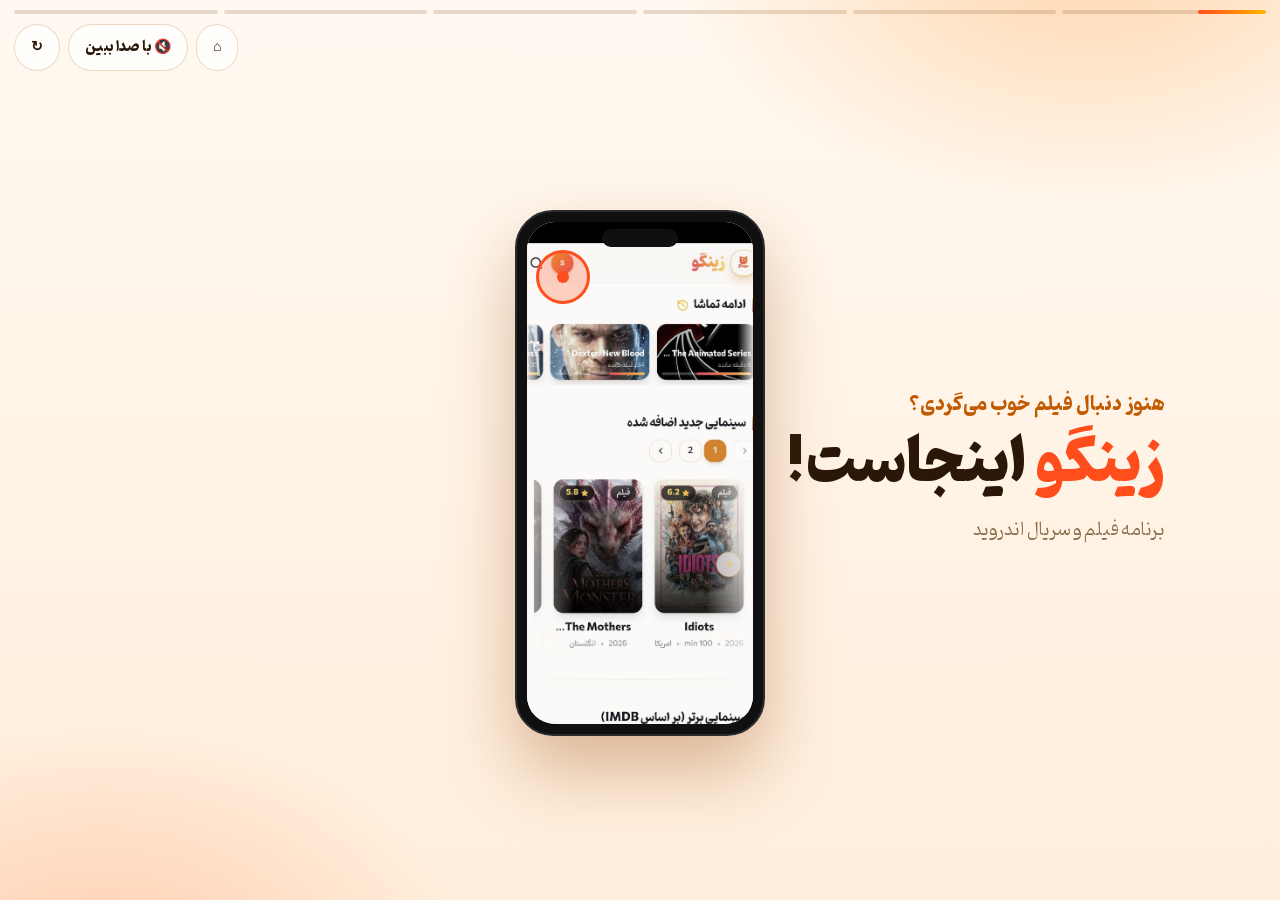
==== commit 79b6e757: "feat: audio/subtitle language picker demo segment (EN/FA/JA) in promo" ====
--- a/promo.html
+++ b/promo.html
@@ -18,7 +18,7 @@
 
   <!-- نوار سگمنت‌ها مثل استوری -->
   <div class="segs" id="segs" aria-hidden="true">
-    <span><i></i></span><span><i></i></span><span><i></i></span><span><i></i></span><span><i></i></span>
+    <span><i></i></span><span><i></i></span><span><i></i></span><span><i></i></span><span><i></i></span><span><i></i></span>
   </div>
 
   <!-- کنترل‌ها -->
@@ -40,6 +40,15 @@
       <div class="notch"></div>
       <div class="screen"><img id="screenImg" src="/assets/screen1.jpg" alt="نمای برنامه زینگو" width="240" height="533" fetchpriority="high"></div>
       <div class="taps" id="taps"></div>
+      <div class="audiopop" id="audioPop" aria-hidden="true">
+        <p class="ap-title">🎧 ترک صوتی و زیرنویس</p>
+        <div class="ap-sub" id="apSub">Where are you going?</div>
+        <ul>
+          <li data-lang="en"><span>English</span><i>✓</i></li>
+          <li data-lang="fa"><span>فارسی</span><i>✓</i></li>
+          <li data-lang="ja"><span>日本語・ژاپنی</span><i>✓</i></li>
+        </ul>
+      </div>
       <div class="flash" id="flash"></div>
     </div>
   </main>
--- a/promo.css
+++ b/promo.css
@@ -48,6 +48,16 @@
 .flash{position:absolute;inset:10px;border-radius:28px;background:#fff;opacity:0;z-index:2;pointer-events:none}
 .flash.go{animation:flash .35s ease}
 @keyframes flash{0%{opacity:0}30%{opacity:.55}100%{opacity:0}}
+/* پاپ‌آپ انتخاب زبان صوت/زیرنویس */
+.audiopop{position:absolute;left:14px;right:14px;bottom:14px;z-index:4;background:rgba(255,255,255,.98);border-radius:18px;padding:10px 12px;box-shadow:0 14px 34px rgba(0,0,0,.4);opacity:0;transform:translateY(24px);transition:.4s;pointer-events:none}
+.audiopop.show{opacity:1;transform:none}
+.ap-title{margin:0;font-size:11px;font-weight:800;color:#C25A00}
+.ap-sub{margin:5px 0 8px;background:#101010;color:#fff;font-size:12.5px;text-align:center;border-radius:10px;padding:7px 8px;min-height:34px;line-height:1.7}
+.audiopop ul{list-style:none;margin:0;padding:0;display:grid;gap:6px}
+.audiopop li{display:flex;align-items:center;justify-content:space-between;font-size:13px;font-weight:700;color:#7a6248;background:#FFF3E2;border:1px solid transparent;border-radius:10px;padding:5px 12px}
+.audiopop li i{font-style:normal;width:20px;height:20px;border-radius:50%;background:#ddd;color:#fff;font-size:12px;display:grid;place-items:center;flex-shrink:0}
+.audiopop li.active{background:#fff;border-color:#FF4D1C;color:#2A1708}
+.audiopop li.active i{background:#22c55e}
 /* اندکارت */
 .endcard{position:absolute;inset:0;z-index:15;display:flex;flex-direction:column;align-items:center;justify-content:center;gap:8px;text-align:center;padding:70px 20px 30px;background:linear-gradient(180deg,rgba(255,249,241,.4),rgba(255,238,219,.92));opacity:0;visibility:hidden;transition:opacity .5s}
 .endcard.on{opacity:1;visibility:visible}
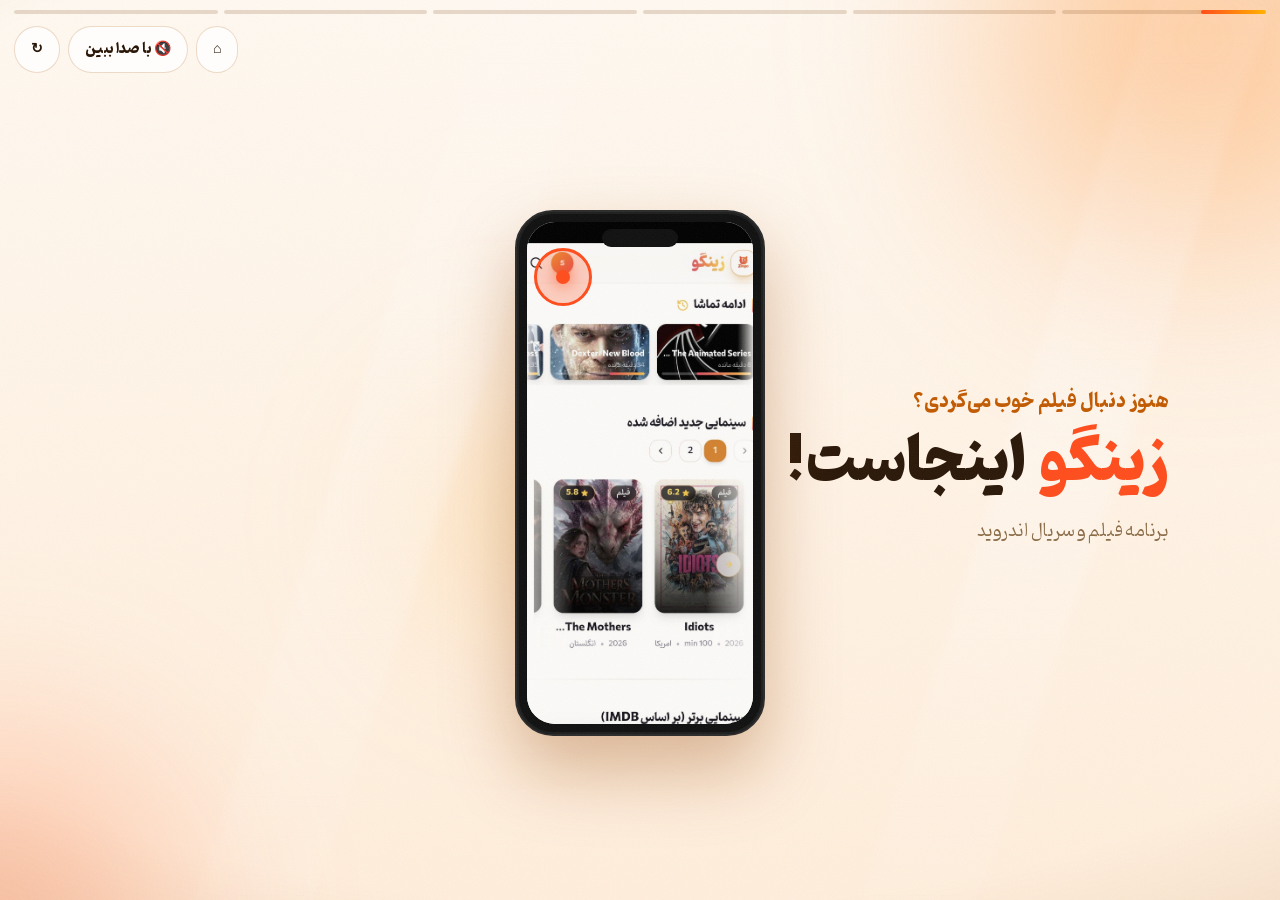
==== commit 8ac64c62: "feat: AE-grade promo motion (word kinetics, wipe cuts, camera punch, parallax, grain, confetti)" ====
--- a/promo.html
+++ b/promo.html
@@ -15,6 +15,14 @@
 </head>
 <body>
 <div class="ad" id="ad" aria-label="تیزر تبلیغاتی زینگو">
+
+  <!-- لایه‌های سینمایی -->
+  <div class="bg-orbs" aria-hidden="true"><span class="orb a"></span><span class="orb b"></span><span class="orb c"></span></div>
+  <div class="streaks" aria-hidden="true"><i class="s1"></i><i class="s2"></i></div>
+  <canvas class="fx" id="fx" aria-hidden="true"></canvas>
+  <div class="vignette" aria-hidden="true"></div>
+  <div class="grain" aria-hidden="true"></div>
+  <div class="wipe" id="wipe" aria-hidden="true"></div>
 
   <!-- نوار سگمنت‌ها مثل استوری -->
   <div class="segs" id="segs" aria-hidden="true">
--- a/promo.css
+++ b/promo.css
@@ -1,84 +1,129 @@
 @font-face{font-family:'Pinar';src:url('/assets/fonts/Pinar-Regular.ttf') format('truetype');font-weight:400;font-display:swap}
 @font-face{font-family:'Pinar';src:url('/assets/fonts/Pinar-Bold.ttf') format('truetype');font-weight:700;font-display:swap}
 @font-face{font-family:'Pinar';src:url('/assets/fonts/Pinar-ExtraBold.ttf') format('truetype');font-weight:800;font-display:swap}
+:root{
+  --ease-out:cubic-bezier(.16,1,.3,1);
+  --ease-spring:cubic-bezier(.2,1.35,.32,1);
+  --ease-snap:cubic-bezier(.7,0,.2,1);
+  --ink:#2A1708; --mut:#8A6A45; --acc:#FF4D1C; --gold:#E8930C;
+}
 *{box-sizing:border-box}
 html,body{height:100%}
-body{margin:0;font-family:'Pinar',Tahoma,sans-serif;background:#FFF3E6;color:#2A1708;overflow:hidden}
-.ad{position:fixed;inset:0;display:flex;flex-direction:column;background:
-  radial-gradient(700px 420px at 85% -5%,rgba(255,150,50,.35),transparent 60%),
-  radial-gradient(600px 420px at 8% 108%,rgba(255,120,60,.28),transparent 60%),
-  linear-gradient(180deg,#FFF9F1,#FFEEDB);overflow:hidden}
-/* سگمنت‌ها */
+body{margin:0;font-family:'Pinar',Tahoma,sans-serif;background:#FFF3E6;color:var(--ink);overflow:hidden}
+.ad{position:fixed;inset:0;display:flex;flex-direction:column;overflow:hidden;
+  background:linear-gradient(180deg,#FFF9F1,#FFEEDB)}
+/* ===== لایه‌های اتمسفر ===== */
+.bg-orbs{position:absolute;inset:-10%;z-index:0;pointer-events:none}
+.orb{position:absolute;border-radius:50%;filter:blur(70px);will-change:transform}
+.orb.a{width:56vmax;height:56vmax;top:-18vmax;right:-12vmax;background:radial-gradient(circle,rgba(255,140,40,.5),transparent 65%);animation:drift1 14s ease-in-out infinite alternate}
+.orb.b{width:44vmax;height:44vmax;bottom:-16vmax;left:-12vmax;background:radial-gradient(circle,rgba(255,110,60,.4),transparent 65%);animation:drift2 18s ease-in-out infinite alternate}
+.orb.c{width:30vmax;height:30vmax;top:38%;left:30%;background:radial-gradient(circle,rgba(255,190,90,.35),transparent 65%);animation:drift1 11s ease-in-out infinite alternate-reverse}
+@keyframes drift1{to{transform:translate(-4vmax,3vmax) scale(1.12)}}
+@keyframes drift2{to{transform:translate(4vmax,-3vmax) scale(1.08)}}
+.streaks{position:absolute;inset:0;z-index:1;overflow:hidden;pointer-events:none}
+.streaks i{position:absolute;top:-20%;height:140%;width:120px;transform:skewX(-18deg);background:linear-gradient(180deg,transparent,rgba(255,255,255,.5),transparent);filter:blur(6px);opacity:.5}
+.streaks .s1{right:12%;animation:streak 16s linear infinite}
+.streaks .s2{right:64%;animation:streak 22s linear infinite reverse}
+@keyframes streak{from{transform:skewX(-18deg) translateY(-30%)}to{transform:skewX(-18deg) translateY(30%)}}
+.fx{position:absolute;inset:0;z-index:2;pointer-events:none}
+.vignette{position:absolute;inset:0;z-index:18;pointer-events:none;background:radial-gradient(120% 90% at 50% 45%,transparent 62%,rgba(140,70,10,.22))}
+.grain{position:absolute;inset:-60px;z-index:19;pointer-events:none;opacity:.055;
+  background-image:url("data:image/svg+xml,%3Csvg xmlns='http://www.w3.org/2000/svg' width='140' height='140'%3E%3Cfilter id='n'%3E%3CfeTurbulence type='fractalNoise' baseFrequency='.9' numOctaves='2'/%3E%3C/filter%3E%3Crect width='140' height='140' filter='url(%23n)'/%3E%3C/svg%3E");
+  animation:grain .5s steps(3) infinite}
+@keyframes grain{0%{transform:translate(0,0)}33%{transform:translate(-18px,12px)}66%{transform:translate(14px,-16px)}100%{transform:translate(0,0)}}
+.wipe{position:absolute;top:-10%;bottom:-10%;width:34vmax;z-index:17;pointer-events:none;opacity:0;
+  background:linear-gradient(90deg,transparent,#FF6A1B 55%,#FFC24B 80%,#fff);
+  filter:blur(2px);transform:skewX(-14deg)}
+.wipe.go{animation:wipeSweep .55s var(--ease-snap)}
+@keyframes wipeSweep{0%{opacity:1;right:110%}100%{opacity:1;right:-50%}}
+/* ===== سگمنت‌ها ===== */
 .segs{position:absolute;top:10px;right:14px;left:14px;z-index:20;display:flex;gap:6px}
 .segs span{flex:1;height:4px;border-radius:99px;background:rgba(120,70,20,.18);overflow:hidden}
-.segs i{display:block;height:100%;width:0;border-radius:99px;background:linear-gradient(90deg,#FF4D1C,#FFB300)}
-/* ابزارها */
-.tools{position:absolute;top:24px;left:14px;z-index:20;display:flex;gap:8px}
-.tool{font-family:inherit;font-size:14px;font-weight:700;color:#2A1708;text-decoration:none;background:rgba(255,255,255,.75);border:1px solid rgba(180,110,40,.25);border-radius:99px;padding:8px 16px;cursor:pointer;backdrop-filter:blur(6px)}
-.tool:hover{background:#fff}
+.segs i{display:block;height:100%;width:0;border-radius:99px;background:linear-gradient(90deg,#FF4D1C,#FFB300);box-shadow:0 0 8px rgba(255,110,20,.7)}
+/* ===== ابزارها ===== */
+.tools{position:absolute;top:26px;left:14px;z-index:20;display:flex;gap:8px}
+.tool{font-family:inherit;font-size:14px;font-weight:700;color:var(--ink);text-decoration:none;background:rgba(255,255,255,.75);border:1px solid rgba(180,110,40,.25);border-radius:99px;padding:8px 16px;cursor:pointer;backdrop-filter:blur(6px);transition:.2s}
+.tool:hover{background:#fff;transform:translateY(-1px)}
 .tool.sound-off{animation:nudge 2s ease-in-out infinite}
-@keyframes nudge{0%,100%{transform:scale(1)}50%{transform:scale(1.06)}}
-/* صحنه */
-.stage{flex:1;display:grid;grid-template-columns:1fr auto 1fr;align-items:center;gap:20px;padding:70px 5vw 24px;min-height:0}
-.caption{grid-column:1;max-width:420px;justify-self:end}
+@keyframes nudge{50%{transform:scale(1.06)}}
+/* ===== صحنه ===== */
+.stage{flex:1;position:relative;z-index:5;display:grid;grid-template-columns:1fr auto 1fr;align-items:center;gap:20px;padding:70px 5vw 24px;min-height:0;perspective:1200px;transform-origin:50% 60%}
+.stage.punch{animation:punch .5s var(--ease-out)}
+@keyframes punch{0%{transform:scale(1)}25%{transform:scale(1.028)}100%{transform:scale(1)}}
+.caption{grid-column:1;max-width:430px;justify-self:end}
 .hook{margin:0;font-size:clamp(15px,2.2vw,19px);font-weight:700;color:#C25A00}
-.caption h1{margin:2px 0 6px;font-size:clamp(30px,5.4vw,58px);line-height:1.35;font-weight:800}
-.caption h1 .hl{color:#FF4D1C}
-.sub{margin:0;color:#8A6A45;font-size:clamp(14px,2.2vw,18px)}
-.badges{display:flex;gap:8px;margin-top:12px;flex-wrap:wrap}
-.badges b{background:#2A1708;color:#FFC24B;font-size:14px;padding:6px 18px;border-radius:99px}
-.swap{animation:capIn .45s cubic-bezier(.2,1.3,.3,1)}
-@keyframes capIn{from{opacity:0;transform:translateY(26px) scale(.97)}to{opacity:1;transform:none}}
-/* گوشی */
-.phone{grid-column:2;position:relative;width:min(250px,52vw);border-radius:38px;background:#101010;border:2px solid #2b2b2b;padding:10px;box-shadow:0 34px 70px rgba(150,70,10,.35);animation:floaty 3.4s ease-in-out infinite}
-@keyframes floaty{50%{transform:translateY(-10px) rotate(-.6deg)}}
+.caption h1{margin:2px 0 6px;font-size:clamp(30px,5.4vw,58px);line-height:1.4;font-weight:800}
+.caption h1 .hl{color:var(--acc)}
+.caption h1 .w{display:inline-block;opacity:0;filter:blur(10px);transform:translateY(34px) rotate(2deg);animation:wIn .55s var(--ease-out) forwards;animation-delay:calc(.12s + var(--i)*.09s)}
+@keyframes wIn{to{opacity:1;filter:blur(0);transform:none}}
+.swap .hook{animation:hookIn .5s var(--ease-out) both}
+@keyframes hookIn{from{opacity:0;transform:translateX(30px) skewX(-8deg)}to{opacity:1;transform:none}}
+.swap .sub{animation:subIn .5s var(--ease-out) .3s both}
+@keyframes subIn{from{opacity:0;transform:translateY(16px)}to{opacity:1;transform:none}}
+.sub{margin:0;color:var(--mut);font-size:clamp(14px,2.2vw,18px)}
+.badges{display:flex;gap:8px;margin-top:14px;flex-wrap:wrap}
+.badges b{background:#2A1708;color:#FFC24B;font-size:14px;padding:6px 18px;border-radius:99px;opacity:0;transform:scale(.4) rotate(-8deg);animation:badgeIn .5s var(--ease-spring) forwards;animation-delay:calc(.5s + var(--i)*.12s)}
+@keyframes badgeIn{to{opacity:1;transform:none}}
+/* ===== گوشی ===== */
+.phone{grid-column:2;position:relative;width:min(250px,52vw);border-radius:38px;background:#101010;border:2px solid #2b2b2b;padding:10px;box-shadow:0 34px 70px rgba(150,70,10,.35),inset 0 0 0 2px rgba(255,255,255,.06);transform:rotateX(var(--rx,0deg)) rotateY(var(--ry,0deg));transition:transform .25s ease-out;animation:floaty 3.6s ease-in-out infinite}
+@keyframes floaty{50%{translate:0 -10px}}
+.phone.cut{animation:cutKick .5s var(--ease-out),floaty 3.6s ease-in-out infinite}
+@keyframes cutKick{0%{transform:scale(.94) rotate(-1.5deg)}100%{transform:scale(1) rotate(0)}}
 .screen{border-radius:28px;overflow:hidden;position:relative;aspect-ratio:240/533;background:#fff}
 .screen img{display:block;width:100%;height:112%;object-fit:cover;object-position:top}
-.screen.pan-a img{animation:panA 4.4s ease-in-out infinite alternate}
-.screen.pan-b img{animation:panB 4.4s ease-in-out infinite alternate}
+.screen.pan-a img{animation:panA 4.6s ease-in-out infinite alternate}
+.screen.pan-b img{animation:panB 4.6s ease-in-out infinite alternate}
 @keyframes panA{from{object-position:top}to{object-position:bottom}}
 @keyframes panB{from{object-position:bottom}to{object-position:center}}
-.screen.xfade img{animation:xfade .4s ease}
-@keyframes xfade{from{opacity:.2}to{opacity:1}}
+.screen.swapimg{animation:imgSwap .45s var(--ease-snap)}
+@keyframes imgSwap{0%{opacity:0;transform:scale(1.08);filter:blur(8px)}100%{opacity:1;transform:scale(1);filter:blur(0)}}
 .notch{position:absolute;top:17px;left:50%;transform:translateX(-50%);width:76px;height:18px;background:#101010;border-radius:99px;z-index:3}
-.taps{position:absolute;inset:10px;z-index:2;pointer-events:none}
-.tap{position:absolute;width:54px;height:54px;margin:-27px;border-radius:50%;border:3px solid #FF4D1C;background:rgba(255,77,28,.25);animation:tap 1s ease-out 2}
-.tap::after{content:'';position:absolute;inset:18px;border-radius:50%;background:#FF4D1C}
-@keyframes tap{from{transform:scale(.4);opacity:1}to{transform:scale(1.5);opacity:0}}
-.flash{position:absolute;inset:10px;border-radius:28px;background:#fff;opacity:0;z-index:2;pointer-events:none}
+.taps{position:absolute;inset:10px;z-index:4;pointer-events:none}
+.tap{position:absolute;width:58px;height:58px;margin:-29px;border-radius:50%;animation:tapRing 1.1s var(--ease-out) 2}
+.tap::before{content:'';position:absolute;inset:0;border-radius:50%;border:3px solid var(--acc);background:rgba(255,77,28,.25)}
+.tap::after{content:'';position:absolute;inset:22px;border-radius:50%;background:var(--acc);box-shadow:0 0 16px var(--acc)}
+@keyframes tapRing{from{transform:scale(.35);opacity:1}to{transform:scale(1.6);opacity:0}}
+.flash{position:absolute;inset:10px;border-radius:28px;background:#fff;opacity:0;z-index:3;pointer-events:none}
 .flash.go{animation:flash .35s ease}
-@keyframes flash{0%{opacity:0}30%{opacity:.55}100%{opacity:0}}
-/* پاپ‌آپ انتخاب زبان صوت/زیرنویس */
-.audiopop{position:absolute;left:14px;right:14px;bottom:14px;z-index:4;background:rgba(255,255,255,.98);border-radius:18px;padding:10px 12px;box-shadow:0 14px 34px rgba(0,0,0,.4);opacity:0;transform:translateY(24px);transition:.4s;pointer-events:none}
+@keyframes flash{30%{opacity:.5}}
+/* پاپ‌آپ زبان */
+.audiopop{position:absolute;left:14px;right:14px;bottom:14px;z-index:5;background:rgba(255,255,255,.98);border-radius:18px;padding:10px 12px;box-shadow:0 18px 40px rgba(0,0,0,.4);opacity:0;transform:translateY(26px) scale(.94);transition:.45s var(--ease-spring);pointer-events:none}
 .audiopop.show{opacity:1;transform:none}
 .ap-title{margin:0;font-size:11px;font-weight:800;color:#C25A00}
-.ap-sub{margin:5px 0 8px;background:#101010;color:#fff;font-size:12.5px;text-align:center;border-radius:10px;padding:7px 8px;min-height:34px;line-height:1.7}
+.ap-sub{margin:5px 0 8px;background:#101010;color:#fff;font-size:12.5px;text-align:center;border-radius:10px;padding:7px 8px;min-height:34px;line-height:1.7;transition:.25s}
+.ap-sub.flip{animation:subFlip .3s var(--ease-out)}
+@keyframes subFlip{0%{opacity:0;transform:translateY(8px)}100%{opacity:1;transform:none}}
 .audiopop ul{list-style:none;margin:0;padding:0;display:grid;gap:6px}
-.audiopop li{display:flex;align-items:center;justify-content:space-between;font-size:13px;font-weight:700;color:#7a6248;background:#FFF3E2;border:1px solid transparent;border-radius:10px;padding:5px 12px}
-.audiopop li i{font-style:normal;width:20px;height:20px;border-radius:50%;background:#ddd;color:#fff;font-size:12px;display:grid;place-items:center;flex-shrink:0}
-.audiopop li.active{background:#fff;border-color:#FF4D1C;color:#2A1708}
-.audiopop li.active i{background:#22c55e}
-/* اندکارت */
-.endcard{position:absolute;inset:0;z-index:15;display:flex;flex-direction:column;align-items:center;justify-content:center;gap:8px;text-align:center;padding:70px 20px 30px;background:linear-gradient(180deg,rgba(255,249,241,.4),rgba(255,238,219,.92));opacity:0;visibility:hidden;transition:opacity .5s}
+.audiopop li{display:flex;align-items:center;justify-content:space-between;font-size:13px;font-weight:700;color:#7a6248;background:#FFF3E2;border:1px solid transparent;border-radius:10px;padding:5px 12px;transition:.25s}
+.audiopop li i{font-style:normal;width:20px;height:20px;border-radius:50%;background:#ddd;color:#fff;font-size:12px;display:grid;place-items:center;flex-shrink:0;transition:.25s}
+.audiopop li.active{background:#fff;border-color:var(--acc);color:var(--ink);transform:scale(1.03);box-shadow:0 6px 16px rgba(255,90,20,.25)}
+.audiopop li.active i{background:#22c55e;transform:scale(1.15)}
+/* ===== اندکارت ===== */
+.endcard{position:absolute;inset:0;z-index:15;display:flex;flex-direction:column;align-items:center;justify-content:center;gap:8px;text-align:center;padding:70px 20px 30px;background:linear-gradient(180deg,rgba(255,249,241,.35),rgba(255,238,219,.94));opacity:0;visibility:hidden;transition:opacity .5s}
 .endcard.on{opacity:1;visibility:visible}
-.app-icon{border-radius:28px;box-shadow:0 20px 50px rgba(255,90,20,.4);background:#160c04}
-.endcard.on .app-icon{animation:dropIn .6s cubic-bezier(.2,1.5,.3,1)}
-@keyframes dropIn{from{opacity:0;transform:scale(.4) translateY(-40px)}to{opacity:1;transform:none}}
+.endcard.on>*{animation:endRise .6s var(--ease-spring) both}
+.endcard.on>*:nth-child(1){animation-delay:.05s}.endcard.on>*:nth-child(2){animation-delay:.15s}.endcard.on>*:nth-child(3){animation-delay:.25s}.endcard.on>*:nth-child(4){animation-delay:.35s}.endcard.on>*:nth-child(5){animation-delay:.45s}.endcard.on>*:nth-child(6){animation-delay:.6s}
+@keyframes endRise{from{opacity:0;transform:translateY(44px) scale(.92)}to{opacity:1;transform:none}}
+.app-icon{border-radius:28px;box-shadow:0 20px 50px rgba(255,90,20,.45);background:#160c04}
 .endcard h2{margin:4px 0 0;font-size:clamp(34px,6vw,52px);font-weight:800}
 .endcard h2 span{display:block;font-size:14px;letter-spacing:7px;color:#C25A00}
 .stars{margin:0;font-size:22px;color:#FF9A00;letter-spacing:2px}
-.stars b{color:#2A1708;font-size:16px}
-.end-sub{margin:0 0 6px;color:#8A6A45}
-.install{display:inline-flex;flex-direction:column;font-size:22px;font-weight:800;color:#fff;text-decoration:none;padding:15px 64px;border-radius:20px;background:linear-gradient(135deg,#FF4D1C,#FF9A3D);box-shadow:0 16px 40px rgba(255,77,28,.45);animation:ctaPulse 1.6s ease-in-out infinite}
+.stars b{color:var(--ink);font-size:16px}
+.end-sub{margin:0 0 6px;color:var(--mut)}
+.install{position:relative;overflow:hidden;display:inline-flex;flex-direction:column;font-size:22px;font-weight:800;color:#fff;text-decoration:none;padding:15px 64px;border-radius:20px;background:linear-gradient(135deg,#FF4D1C,#FF9A3D);box-shadow:0 16px 40px rgba(255,77,28,.45);animation:ctaPulse 1.7s ease-in-out infinite}
 .install small{font-size:12px;font-weight:400;opacity:.9}
+.install::after{content:'';position:absolute;top:-20%;bottom:-20%;width:60px;background:linear-gradient(90deg,transparent,rgba(255,255,255,.55),transparent);transform:skewX(-20deg);animation:shine 2.6s var(--ease-snap) infinite}
+@keyframes shine{0%{right:120%}60%,100%{right:-40%}}
 @keyframes ctaPulse{50%{transform:scale(1.05)}}
 .end-row{display:flex;gap:10px;margin-top:8px}
-.mini{font-family:inherit;font-size:15px;font-weight:700;color:#2A1708;text-decoration:none;background:rgba(255,255,255,.8);border:1px solid rgba(180,110,40,.3);padding:10px 24px;border-radius:14px;cursor:pointer}
+.mini{font-family:inherit;font-size:15px;font-weight:700;color:var(--ink);text-decoration:none;background:rgba(255,255,255,.85);border:1px solid rgba(180,110,40,.3);padding:10px 24px;border-radius:14px;cursor:pointer}
+.mini:hover{background:#fff}
 @media(max-width:760px){
-.stage{grid-template-columns:1fr;padding-top:86px;gap:6px;text-align:center;overflow-y:auto}
+.stage{grid-template-columns:1fr;padding-top:88px;gap:8px;text-align:center;overflow-y:auto}
 .caption{grid-column:1;grid-row:1;justify-self:center;max-width:100%}
 .phone{grid-column:1;grid-row:2;margin:0 auto}
 .badges{justify-content:center}
-.caption h1{font-size:32px}
+.caption h1{font-size:31px}
+.wipe{width:60vmax}
 }
-@media(prefers-reduced-motion:reduce){*{animation-duration:.01s!important}}
+@media(prefers-reduced-motion:reduce){*,*::before,*::after{animation-duration:.01s!important;transition-duration:.01s!important}}
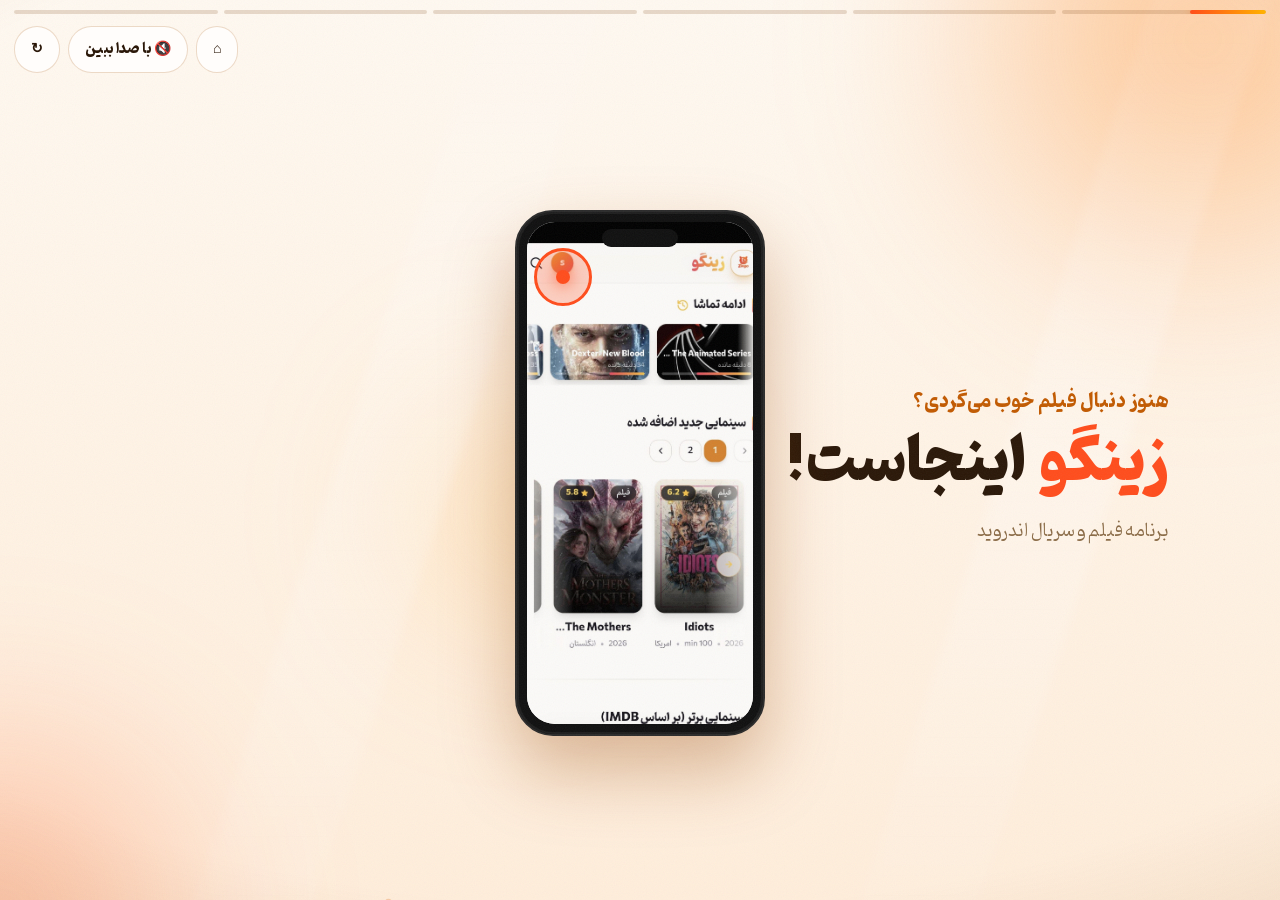
==== commit 5e5a7774: "feat: update to Zingo v1.0.9 (code 10), replace v1.0.7 APK" ====
--- a/promo.html
+++ b/promo.html
@@ -67,7 +67,7 @@
     <h2>زینگو <span>Zingo</span></h2>
     <p class="stars" aria-label="امتیاز 4.8 از 5">★★★★★ <b>۴.۸</b></p>
     <p class="end-sub">برنامه فیلم و سریال • رایگان • ۳.۹ مگابایت</p>
-    <a class="install" href="/downloads/Zingo-v1.0.7.apk" download="Zingo-v1.0.7.apk">نصب رایگان<small>v1.0.7 • اندروید ۷ به بالا</small></a>
+    <a class="install" href="/downloads/Zingo-v1.0.9.apk" download="Zingo-v1.0.9.apk">نصب رایگان<small>v1.0.9 • اندروید ۷ به بالا</small></a>
     <div class="end-row">
       <button class="mini" id="replayBtn2" type="button">↻ دیدن دوباره تیزر</button>
       <a class="mini" href="/">صفحه دانلود</a>
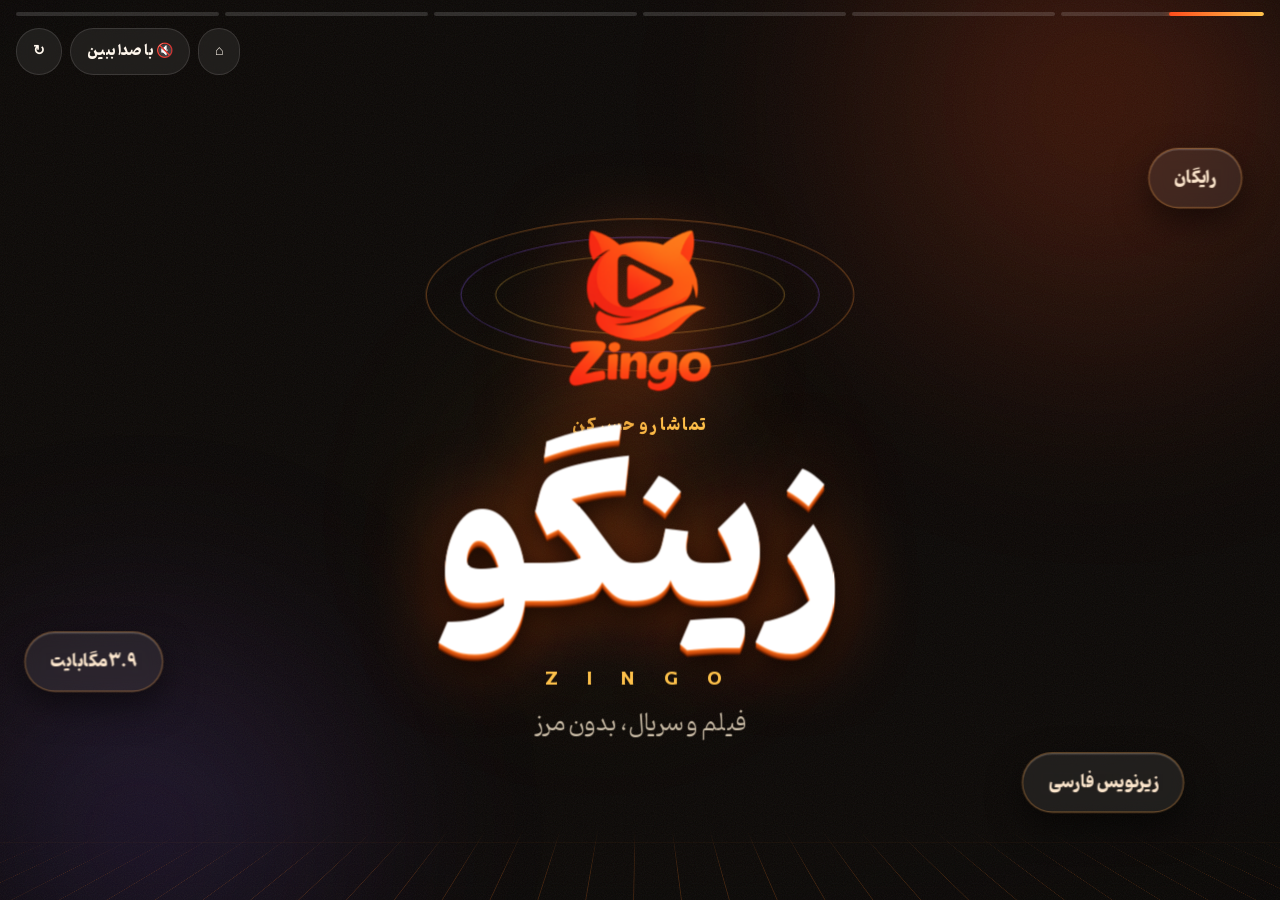
==== commit 8ccca3ca: "feat: 3D cinematic ad promo (depth parallax, coverflow, magnetic CTA, dark neon)" ====
--- a/promo.html
+++ b/promo.html
@@ -3,28 +3,29 @@
 <head>
 <meta charset="UTF-8">
 <meta name="viewport" content="width=device-width, initial-scale=1.0">
-<title>تیزر زینگو | معرفی برنامه فیلم و سریال Zingo</title>
-<meta name="description" content="تیزر تبلیغاتی برنامه زینگو (Zingo) — برنامه فیلم و سریال اندروید با پخش آنلاین، زیرنویس فارسی و دانلود پرسرعت.">
+<title>زینگو سه‌بعدی | تیزر تبلیغاتی Zingo</title>
+<meta name="description" content="تیزر تبلیغاتی سه‌بعدی زینگو (Zingo) — برنامه فیلم و سریال اندروید با پخش آنلاین، زیرنویس فارسی و دانلود پرسرعت.">
 <meta name="robots" content="noindex, follow">
-<meta name="theme-color" content="#FFF3E6">
+<meta name="theme-color" content="#0B0806">
 <link rel="icon" type="image/x-icon" href="/favicon.ico">
 <link rel="preload" href="/assets/fonts/Pinar-Bold.ttf" as="font" type="font/ttf" crossorigin>
 <link rel="preload" href="/assets/fonts/Pinar-ExtraBold.ttf" as="font" type="font/ttf" crossorigin>
-<link rel="preload" as="image" href="/assets/screen1.jpg" type="image/jpeg">
+<link rel="preload" as="image" href="/assets/logo.png" type="image/png">
 <link rel="stylesheet" href="/promo.css">
 </head>
 <body>
-<div class="ad" id="ad" aria-label="تیزر تبلیغاتی زینگو">
+<div class="ad3d" id="ad" aria-label="تیزر تبلیغاتی سه‌بعدی زینگو">
 
-  <!-- لایه‌های سینمایی -->
-  <div class="bg-orbs" aria-hidden="true"><span class="orb a"></span><span class="orb b"></span><span class="orb c"></span></div>
-  <div class="streaks" aria-hidden="true"><i class="s1"></i><i class="s2"></i></div>
-  <canvas class="fx" id="fx" aria-hidden="true"></canvas>
-  <div class="vignette" aria-hidden="true"></div>
-  <div class="grain" aria-hidden="true"></div>
-  <div class="wipe" id="wipe" aria-hidden="true"></div>
+  <!-- اتمسفر سه‌بعدی -->
+  <div class="space" aria-hidden="true">
+    <span class="nebula n1"></span><span class="nebula n2"></span><span class="nebula n3"></span>
+    <div class="grid-floor"></div>
+    <canvas class="fx" id="fx"></canvas>
+    <div class="vignette"></div>
+    <div class="grain"></div>
+  </div>
 
-  <!-- نوار سگمنت‌ها مثل استوری -->
+  <!-- نوار سگمنت‌ها -->
   <div class="segs" id="segs" aria-hidden="true">
     <span><i></i></span><span><i></i></span><span><i></i></span><span><i></i></span><span><i></i></span><span><i></i></span>
   </div>
@@ -36,43 +37,131 @@
     <button class="tool" id="replayBtn" type="button" aria-label="پخش دوباره">↻</button>
   </div>
 
-  <!-- صحنه اصلی: گوشی + کپشن -->
-  <main class="stage" id="stage">
-    <div class="caption" id="caption">
-      <p class="hook" id="capHook"></p>
-      <h1 id="capTitle"></h1>
-      <p class="sub" id="capSub"></p>
-      <div class="badges" id="capBadges"></div>
-    </div>
-    <div class="phone" id="phone">
-      <div class="notch"></div>
-      <div class="screen"><img id="screenImg" src="/assets/screen1.jpg" alt="نمای برنامه زینگو" width="240" height="533" fetchpriority="high"></div>
-      <div class="taps" id="taps"></div>
-      <div class="audiopop" id="audioPop" aria-hidden="true">
-        <p class="ap-title">🎧 ترک صوتی و زیرنویس</p>
-        <div class="ap-sub" id="apSub">Where are you going?</div>
-        <ul>
-          <li data-lang="en"><span>English</span><i>✓</i></li>
-          <li data-lang="fa"><span>فارسی</span><i>✓</i></li>
-          <li data-lang="ja"><span>日本語・ژاپنی</span><i>✓</i></li>
-        </ul>
-      </div>
-      <div class="flash" id="flash"></div>
+  <!-- صحنه اصلی -->
+  <main class="viewport" id="viewport">
+    <div class="world" id="world">
+
+      <!-- ۱: هیرو سه‌بعدی -->
+      <section class="shot shot-hero on" id="shot0">
+        <div class="layer" data-depth="30">
+          <div class="rings" aria-hidden="true"><i></i><i></i><i></i></div>
+        </div>
+        <div class="layer" data-depth="70">
+          <img class="hero-logo" src="/assets/logo.png" alt="لوگوی زینگو" width="150" height="168" fetchpriority="high">
+        </div>
+        <div class="layer" data-depth="110">
+          <p class="eyebrow">تماشا رو حس کن</p>
+          <h1 class="mega3d">زینگو</h1>
+          <p class="latin3d" dir="ltr">Z I N G O</p>
+          <p class="tagline">فیلم و سریال، بدون مرز</p>
+        </div>
+        <div class="layer chips3d" data-depth="160">
+          <span class="chip f1">رایگان</span>
+          <span class="chip f2">۳.۹ مگابایت</span>
+          <span class="chip f3">زیرنویس فارسی</span>
+        </div>
+      </section>
+
+      <!-- ۲: گوشی شناور -->
+      <section class="shot shot-phone" id="shot1">
+        <div class="layer" data-depth="40">
+          <p class="eyebrow">یه اپ، همه‌چیز</p>
+          <h2 class="h3d">دنیای فیلم و سریال<br><span>توی جیبت</span></h2>
+        </div>
+        <div class="layer" data-depth="110">
+          <div class="phone3d" id="phone">
+            <div class="notch"></div>
+            <div class="screen"><img id="screenImg" src="/assets/screen1.jpg" alt="نمای برنامه زینگو" width="240" height="533" fetchpriority="high"></div>
+            <div class="taps" id="taps"></div>
+            <div class="flash" id="flash"></div>
+            <div class="phone-glow" aria-hidden="true"></div>
+          </div>
+        </div>
+        <div class="layer" data-depth="180">
+          <span class="chip orbit o1">پخش آنلاین</span>
+          <span class="chip orbit o2">۴۸۰ / ۷۲۰</span>
+        </div>
+      </section>
+
+      <!-- ۳: کاورفلو -->
+      <section class="shot shot-flow" id="shot2">
+        <div class="layer" data-depth="40">
+          <p class="eyebrow">ورق بزن</p>
+          <h2 class="h3d">انتخاب کن، <span>تماشا کن</span></h2>
+          <p class="hint">بکش تا بچرخه</p>
+        </div>
+        <div class="layer" data-depth="100">
+          <div class="coverflow" id="coverflow">
+            <div class="cf-card"><img src="/assets/screen1.jpg" alt="صفحه اصلی زینگو" loading="lazy"></div>
+            <div class="cf-card"><img src="/assets/screen2.jpg" alt="پخش سریال در زینگو" loading="lazy"></div>
+            <div class="cf-card"><img src="/assets/screen1.jpg" alt="آرشیو فیلم زینگو" loading="lazy"></div>
+            <div class="cf-card"><img src="/assets/screen2.jpg" alt="زیرنویس فارسی زینگو" loading="lazy"></div>
+          </div>
+        </div>
+      </section>
+
+      <!-- ۴: دموی زبان -->
+      <section class="shot shot-lang" id="shot3">
+        <div class="layer" data-depth="40">
+          <p class="eyebrow">به زبون خودت</p>
+          <h2 class="h3d">انگلیسی؟ فارسی؟ <span>ژاپنی؟</span></h2>
+        </div>
+        <div class="layer" data-depth="110">
+          <div class="phone3d mini">
+            <div class="notch"></div>
+            <div class="screen"><img src="/assets/screen2.jpg" alt="انتخاب زبان در زینگو" loading="lazy"></div>
+            <div class="audiopop show" id="audioPop" aria-hidden="true">
+              <p class="ap-title">ترک صوتی و زیرنویس</p>
+              <div class="ap-sub" id="apSub">Where are you going?</div>
+              <ul>
+                <li data-lang="en"><span>English</span><i>✓</i></li>
+                <li data-lang="fa"><span>فارسی</span><i>✓</i></li>
+                <li data-lang="ja"><span>ژاپنی</span><i>✓</i></li>
+              </ul>
+            </div>
+          </div>
+        </div>
+      </section>
+
+      <!-- ۵: دانلود + آمار -->
+      <section class="shot shot-dl" id="shot4">
+        <div class="layer" data-depth="40">
+          <p class="eyebrow">بدون کپی لینک</p>
+          <h2 class="h3d">دانلود <span>پرسرعت</span></h2>
+        </div>
+        <div class="layer stats3d" data-depth="110">
+          <div class="stat"><strong><span class="count" data-to="3.9" data-dec="1">۰</span></strong><span>مگابایت حجم</span></div>
+          <div class="stat"><strong>ADM</strong><span>ارسال مستقیم</span></div>
+          <div class="stat"><strong><span class="count" data-to="7">۰</span>+</strong><span>اندروید</span></div>
+        </div>
+        <div class="layer" data-depth="170">
+          <div class="dl-beam" aria-hidden="true"><span></span></div>
+        </div>
+      </section>
+
+      <!-- ۶: اندکارت -->
+      <section class="shot shot-end" id="shot5">
+        <div class="layer" data-depth="60">
+          <img class="end-logo" src="/assets/logo.png" alt="لوگوی زینگو" width="110" height="124" loading="lazy">
+        </div>
+        <div class="layer" data-depth="110">
+          <h2 class="h3d big">همین حالا <span>نصبش کن</span></h2>
+          <p class="stars" aria-label="امتیاز ۴.۸ از ۵">★★★★★ <b>۴.۸</b></p>
+        </div>
+        <div class="layer" data-depth="160">
+          <a class="cta3d" id="ctaBtn" href="/downloads/Zingo-v1.0.9.apk" download="Zingo-v1.0.9.apk">
+            <span class="cta-shine" aria-hidden="true"></span>
+            نصب رایگان<small>v1.0.9 • ۳.۹MB • APK</small>
+          </a>
+          <div class="end-row">
+            <button class="mini" id="replayBtn2" type="button">↻ دیدن دوباره</button>
+            <a class="mini" href="/">صفحه دانلود</a>
+          </div>
+        </div>
+      </section>
+
     </div>
   </main>
-
-  <!-- اندکارت -->
-  <section class="endcard" id="endcard" aria-label="دانلود زینگو">
-    <img class="app-icon" src="/assets/logo.png" alt="آیکون زینگو" width="104" height="117">
-    <h2>زینگو <span>Zingo</span></h2>
-    <p class="stars" aria-label="امتیاز 4.8 از 5">★★★★★ <b>۴.۸</b></p>
-    <p class="end-sub">برنامه فیلم و سریال • رایگان • ۳.۹ مگابایت</p>
-    <a class="install" href="/downloads/Zingo-v1.0.9.apk" download="Zingo-v1.0.9.apk">نصب رایگان<small>v1.0.9 • اندروید ۷ به بالا</small></a>
-    <div class="end-row">
-      <button class="mini" id="replayBtn2" type="button">↻ دیدن دوباره تیزر</button>
-      <a class="mini" href="/">صفحه دانلود</a>
-    </div>
-  </section>
 
 </div>
 <script src="/promo.js" defer></script>
--- a/promo.css
+++ b/promo.css
@@ -4,126 +4,168 @@
 :root{
   --ease-out:cubic-bezier(.16,1,.3,1);
   --ease-spring:cubic-bezier(.2,1.35,.32,1);
-  --ease-snap:cubic-bezier(.7,0,.2,1);
-  --ink:#2A1708; --mut:#8A6A45; --acc:#FF4D1C; --gold:#E8930C;
+  --bg:#0B0806; --txt:#FFF7ED; --mut:#CDBFA9;
+  --acc:#FF4D1C; --acc2:#FF9A3D; --gold:#FFC24B; --vio:#8B5CF6;
+  --line:rgba(255,255,255,.12);
 }
 *{box-sizing:border-box}
 html,body{height:100%}
-body{margin:0;font-family:'Pinar',Tahoma,sans-serif;background:#FFF3E6;color:var(--ink);overflow:hidden}
-.ad{position:fixed;inset:0;display:flex;flex-direction:column;overflow:hidden;
-  background:linear-gradient(180deg,#FFF9F1,#FFEEDB)}
-/* ===== لایه‌های اتمسفر ===== */
-.bg-orbs{position:absolute;inset:-10%;z-index:0;pointer-events:none}
-.orb{position:absolute;border-radius:50%;filter:blur(70px);will-change:transform}
-.orb.a{width:56vmax;height:56vmax;top:-18vmax;right:-12vmax;background:radial-gradient(circle,rgba(255,140,40,.5),transparent 65%);animation:drift1 14s ease-in-out infinite alternate}
-.orb.b{width:44vmax;height:44vmax;bottom:-16vmax;left:-12vmax;background:radial-gradient(circle,rgba(255,110,60,.4),transparent 65%);animation:drift2 18s ease-in-out infinite alternate}
-.orb.c{width:30vmax;height:30vmax;top:38%;left:30%;background:radial-gradient(circle,rgba(255,190,90,.35),transparent 65%);animation:drift1 11s ease-in-out infinite alternate-reverse}
+body{margin:0;background:var(--bg);color:var(--txt);font-family:'Pinar',Tahoma,sans-serif;overflow:hidden}
+.ad3d{position:fixed;inset:0;overflow:hidden}
+/* ===== فضای سه‌بعدی پس‌زمینه ===== */
+.space{position:absolute;inset:0;z-index:0;pointer-events:none}
+.nebula{position:absolute;border-radius:50%;filter:blur(100px);opacity:.55;will-change:transform}
+.n1{width:60vmax;height:60vmax;top:-22vmax;right:-16vmax;background:radial-gradient(circle,rgba(255,77,28,.5),transparent 65%);animation:drift1 15s ease-in-out infinite alternate}
+.n2{width:50vmax;height:50vmax;bottom:-20vmax;left:-14vmax;background:radial-gradient(circle,rgba(139,92,246,.42),transparent 65%);animation:drift2 19s ease-in-out infinite alternate}
+.n3{width:30vmax;height:30vmax;top:36%;left:32%;background:radial-gradient(circle,rgba(255,178,44,.28),transparent 65%);animation:drift1 12s ease-in-out infinite alternate-reverse}
 @keyframes drift1{to{transform:translate(-4vmax,3vmax) scale(1.12)}}
 @keyframes drift2{to{transform:translate(4vmax,-3vmax) scale(1.08)}}
-.streaks{position:absolute;inset:0;z-index:1;overflow:hidden;pointer-events:none}
-.streaks i{position:absolute;top:-20%;height:140%;width:120px;transform:skewX(-18deg);background:linear-gradient(180deg,transparent,rgba(255,255,255,.5),transparent);filter:blur(6px);opacity:.5}
-.streaks .s1{right:12%;animation:streak 16s linear infinite}
-.streaks .s2{right:64%;animation:streak 22s linear infinite reverse}
-@keyframes streak{from{transform:skewX(-18deg) translateY(-30%)}to{transform:skewX(-18deg) translateY(30%)}}
-.fx{position:absolute;inset:0;z-index:2;pointer-events:none}
-.vignette{position:absolute;inset:0;z-index:18;pointer-events:none;background:radial-gradient(120% 90% at 50% 45%,transparent 62%,rgba(140,70,10,.22))}
-.grain{position:absolute;inset:-60px;z-index:19;pointer-events:none;opacity:.055;
+.grid-floor{position:absolute;left:-25%;right:-25%;bottom:-6%;height:44%;
+  background-image:linear-gradient(rgba(255,122,26,.22) 1px,transparent 1px),linear-gradient(90deg,rgba(255,122,26,.22) 1px,transparent 1px);
+  background-size:56px 56px;transform:perspective(700px) rotateX(62deg);transform-origin:bottom;
+  -webkit-mask-image:linear-gradient(180deg,transparent,#000 45%);mask-image:linear-gradient(180deg,transparent,#000 45%);
+  animation:gridMove 3.2s linear infinite}
+@keyframes gridMove{to{background-position:0 56px,0 56px}}
+.fx{position:absolute;inset:0}
+.vignette{position:absolute;inset:0;background:radial-gradient(120% 90% at 50% 45%,transparent 55%,rgba(0,0,0,.65))}
+.grain{position:absolute;inset:-60px;opacity:.07;
   background-image:url("data:image/svg+xml,%3Csvg xmlns='http://www.w3.org/2000/svg' width='140' height='140'%3E%3Cfilter id='n'%3E%3CfeTurbulence type='fractalNoise' baseFrequency='.9' numOctaves='2'/%3E%3C/filter%3E%3Crect width='140' height='140' filter='url(%23n)'/%3E%3C/svg%3E");
   animation:grain .5s steps(3) infinite}
 @keyframes grain{0%{transform:translate(0,0)}33%{transform:translate(-18px,12px)}66%{transform:translate(14px,-16px)}100%{transform:translate(0,0)}}
-.wipe{position:absolute;top:-10%;bottom:-10%;width:34vmax;z-index:17;pointer-events:none;opacity:0;
-  background:linear-gradient(90deg,transparent,#FF6A1B 55%,#FFC24B 80%,#fff);
-  filter:blur(2px);transform:skewX(-14deg)}
-.wipe.go{animation:wipeSweep .55s var(--ease-snap)}
-@keyframes wipeSweep{0%{opacity:1;right:110%}100%{opacity:1;right:-50%}}
-/* ===== سگمنت‌ها ===== */
-.segs{position:absolute;top:10px;right:14px;left:14px;z-index:20;display:flex;gap:6px}
-.segs span{flex:1;height:4px;border-radius:99px;background:rgba(120,70,20,.18);overflow:hidden}
-.segs i{display:block;height:100%;width:0;border-radius:99px;background:linear-gradient(90deg,#FF4D1C,#FFB300);box-shadow:0 0 8px rgba(255,110,20,.7)}
-/* ===== ابزارها ===== */
-.tools{position:absolute;top:26px;left:14px;z-index:20;display:flex;gap:8px}
-.tool{font-family:inherit;font-size:14px;font-weight:700;color:var(--ink);text-decoration:none;background:rgba(255,255,255,.75);border:1px solid rgba(180,110,40,.25);border-radius:99px;padding:8px 16px;cursor:pointer;backdrop-filter:blur(6px);transition:.2s}
-.tool:hover{background:#fff;transform:translateY(-1px)}
+/* ===== سگمنت + ابزار ===== */
+.segs{position:absolute;top:12px;right:16px;left:16px;z-index:30;display:flex;gap:6px}
+.segs span{flex:1;height:4px;border-radius:99px;background:rgba(255,255,255,.14);overflow:hidden}
+.segs i{display:block;height:100%;width:0;border-radius:99px;background:linear-gradient(90deg,var(--acc),var(--gold));box-shadow:0 0 10px rgba(255,110,20,.8)}
+.tools{position:absolute;top:28px;left:16px;z-index:30;display:flex;gap:8px}
+.tool{font-family:inherit;font-size:14px;font-weight:700;color:var(--txt);text-decoration:none;background:rgba(255,255,255,.07);border:1px solid var(--line);border-radius:99px;padding:8px 16px;cursor:pointer;backdrop-filter:blur(8px);transition:.2s}
+.tool:hover{background:rgba(255,255,255,.15)}
 .tool.sound-off{animation:nudge 2s ease-in-out infinite}
 @keyframes nudge{50%{transform:scale(1.06)}}
-/* ===== صحنه ===== */
-.stage{flex:1;position:relative;z-index:5;display:grid;grid-template-columns:1fr auto 1fr;align-items:center;gap:20px;padding:70px 5vw 24px;min-height:0;perspective:1200px;transform-origin:50% 60%}
-.stage.punch{animation:punch .5s var(--ease-out)}
-@keyframes punch{0%{transform:scale(1)}25%{transform:scale(1.028)}100%{transform:scale(1)}}
-.caption{grid-column:1;max-width:430px;justify-self:end}
-.hook{margin:0;font-size:clamp(15px,2.2vw,19px);font-weight:700;color:#C25A00}
-.caption h1{margin:2px 0 6px;font-size:clamp(30px,5.4vw,58px);line-height:1.4;font-weight:800}
-.caption h1 .hl{color:var(--acc)}
-.caption h1 .w{display:inline-block;opacity:0;filter:blur(10px);transform:translateY(34px) rotate(2deg);animation:wIn .55s var(--ease-out) forwards;animation-delay:calc(.12s + var(--i)*.09s)}
-@keyframes wIn{to{opacity:1;filter:blur(0);transform:none}}
-.swap .hook{animation:hookIn .5s var(--ease-out) both}
-@keyframes hookIn{from{opacity:0;transform:translateX(30px) skewX(-8deg)}to{opacity:1;transform:none}}
-.swap .sub{animation:subIn .5s var(--ease-out) .3s both}
-@keyframes subIn{from{opacity:0;transform:translateY(16px)}to{opacity:1;transform:none}}
-.sub{margin:0;color:var(--mut);font-size:clamp(14px,2.2vw,18px)}
-.badges{display:flex;gap:8px;margin-top:14px;flex-wrap:wrap}
-.badges b{background:#2A1708;color:#FFC24B;font-size:14px;padding:6px 18px;border-radius:99px;opacity:0;transform:scale(.4) rotate(-8deg);animation:badgeIn .5s var(--ease-spring) forwards;animation-delay:calc(.5s + var(--i)*.12s)}
-@keyframes badgeIn{to{opacity:1;transform:none}}
-/* ===== گوشی ===== */
-.phone{grid-column:2;position:relative;width:min(250px,52vw);border-radius:38px;background:#101010;border:2px solid #2b2b2b;padding:10px;box-shadow:0 34px 70px rgba(150,70,10,.35),inset 0 0 0 2px rgba(255,255,255,.06);transform:rotateX(var(--rx,0deg)) rotateY(var(--ry,0deg));transition:transform .25s ease-out;animation:floaty 3.6s ease-in-out infinite}
-@keyframes floaty{50%{translate:0 -10px}}
-.phone.cut{animation:cutKick .5s var(--ease-out),floaty 3.6s ease-in-out infinite}
-@keyframes cutKick{0%{transform:scale(.94) rotate(-1.5deg)}100%{transform:scale(1) rotate(0)}}
-.screen{border-radius:28px;overflow:hidden;position:relative;aspect-ratio:240/533;background:#fff}
-.screen img{display:block;width:100%;height:112%;object-fit:cover;object-position:top}
-.screen.pan-a img{animation:panA 4.6s ease-in-out infinite alternate}
-.screen.pan-b img{animation:panB 4.6s ease-in-out infinite alternate}
-@keyframes panA{from{object-position:top}to{object-position:bottom}}
-@keyframes panB{from{object-position:bottom}to{object-position:center}}
-.screen.swapimg{animation:imgSwap .45s var(--ease-snap)}
-@keyframes imgSwap{0%{opacity:0;transform:scale(1.08);filter:blur(8px)}100%{opacity:1;transform:scale(1);filter:blur(0)}}
-.notch{position:absolute;top:17px;left:50%;transform:translateX(-50%);width:76px;height:18px;background:#101010;border-radius:99px;z-index:3}
-.taps{position:absolute;inset:10px;z-index:4;pointer-events:none}
-.tap{position:absolute;width:58px;height:58px;margin:-29px;border-radius:50%;animation:tapRing 1.1s var(--ease-out) 2}
-.tap::before{content:'';position:absolute;inset:0;border-radius:50%;border:3px solid var(--acc);background:rgba(255,77,28,.25)}
-.tap::after{content:'';position:absolute;inset:22px;border-radius:50%;background:var(--acc);box-shadow:0 0 16px var(--acc)}
-@keyframes tapRing{from{transform:scale(.35);opacity:1}to{transform:scale(1.6);opacity:0}}
-.flash{position:absolute;inset:10px;border-radius:28px;background:#fff;opacity:0;z-index:3;pointer-events:none}
-.flash.go{animation:flash .35s ease}
-@keyframes flash{30%{opacity:.5}}
-/* پاپ‌آپ زبان */
-.audiopop{position:absolute;left:14px;right:14px;bottom:14px;z-index:5;background:rgba(255,255,255,.98);border-radius:18px;padding:10px 12px;box-shadow:0 18px 40px rgba(0,0,0,.4);opacity:0;transform:translateY(26px) scale(.94);transition:.45s var(--ease-spring);pointer-events:none}
-.audiopop.show{opacity:1;transform:none}
-.ap-title{margin:0;font-size:11px;font-weight:800;color:#C25A00}
-.ap-sub{margin:5px 0 8px;background:#101010;color:#fff;font-size:12.5px;text-align:center;border-radius:10px;padding:7px 8px;min-height:34px;line-height:1.7;transition:.25s}
+/* ===== ویوپورت سه‌بعدی ===== */
+.viewport{position:absolute;inset:0;z-index:5;perspective:1500px;overflow:hidden}
+.world{position:absolute;inset:0;transform-style:preserve-3d;will-change:transform}
+.shot{position:absolute;inset:0;display:flex;flex-direction:column;align-items:center;justify-content:center;gap:10px;text-align:center;padding:80px 20px 30px;
+  opacity:0;visibility:hidden;transition:opacity .6s,visibility .6s;transform-style:preserve-3d}
+.shot.on{opacity:1;visibility:visible}
+.layer{transform:translateZ(var(--z,0px));transform-style:preserve-3d;display:flex;flex-direction:column;align-items:center;max-width:100%}
+.eyebrow{margin:0;color:var(--gold);font-weight:700;font-size:15px;letter-spacing:1px}
+.shot.on .eyebrow{animation:riseIn .7s var(--ease-out) both}
+.h3d{margin:4px 0 6px;font-size:clamp(30px,6vw,62px);line-height:1.45;font-weight:800;
+  text-shadow:0 1px 0 #7a2c05,0 2px 0 #7a2c05,0 3px 0 #5e2003,0 4px 0 #401502,0 6px 18px rgba(0,0,0,.7),0 0 46px rgba(255,90,20,.35)}
+.h3d span{color:var(--gold)}
+.shot.on .h3d{animation:riseIn .7s var(--ease-out) .1s both}
+.h3d.big{font-size:clamp(36px,7vw,72px)}
+@keyframes riseIn{from{opacity:0;transform:translateY(46px);filter:blur(8px)}to{opacity:1;transform:none;filter:blur(0)}}
+.tagline{color:var(--mut);font-size:clamp(16px,2.6vw,22px);margin:2px 0 0}
+.shot.on .tagline{animation:riseIn .7s var(--ease-out) .35s both}
+.latin3d{margin:0;font-size:15px;letter-spacing:12px;color:var(--gold);font-weight:700}
+.shot.on .latin3d{animation:riseIn .7s var(--ease-out) .28s both}
+/* تایتل حجیم */
+.mega3d{margin:0;font-size:clamp(72px,17vw,170px);font-weight:800;line-height:1.2;color:#fff;
+  text-shadow:0 1px 0 #ff8a3d,0 2px 0 #f26a1b,0 3px 0 #d14e0d,0 4px 0 #a83a06,0 5px 0 #7c2803,0 6px 0 #521a02,0 10px 30px rgba(0,0,0,.8),0 0 70px rgba(255,90,20,.5)}
+.shot.on .mega3d{animation:megaIn 1s var(--ease-spring) .15s both}
+@keyframes megaIn{from{opacity:0;transform:translateZ(-260px) scale(.7);filter:blur(14px)}to{opacity:1;transform:translateZ(0) scale(1);filter:blur(0)}}
+/* حلقه‌های مداری */
+.rings{position:relative;width:min(420px,80vw);height:min(150px,28vw)}
+.rings i{position:absolute;inset:0;border-radius:50%;border:1px solid rgba(255,150,60,.4)}
+.rings i:nth-child(1){animation:spinX 9s linear infinite}
+.rings i:nth-child(2){inset:18px 34px;animation:spinX 13s linear infinite reverse;border-color:rgba(139,92,246,.4)}
+.rings i:nth-child(3){inset:36px 68px;animation:spinX 17s linear infinite;border-color:rgba(255,194,75,.35)}
+@keyframes spinX{from{transform:rotateX(72deg) rotateZ(0)}to{transform:rotateX(72deg) rotateZ(360deg)}}
+.hero-logo{margin-top:-150px;filter:drop-shadow(0 18px 44px rgba(255,90,20,.5));animation:hover 3.4s ease-in-out infinite}
+@keyframes hover{50%{transform:translateY(-14px) rotate(-1.5deg)}}
+/* چیپ‌های شناور */
+.chips3d{position:absolute;inset:0;pointer-events:none}
+.chip{position:absolute;padding:10px 22px;border-radius:99px;font-weight:700;font-size:15px;color:#FFE9CF;
+  background:rgba(255,255,255,.07);border:1px solid rgba(255,170,80,.4);backdrop-filter:blur(8px);
+  box-shadow:0 12px 30px rgba(0,0,0,.5),inset 0 1px 0 rgba(255,255,255,.2);animation:hover 4s ease-in-out infinite}
+.chip.f1{top:20%;right:8%}.chip.f2{bottom:26%;left:7%;animation-delay:-1.3s}.chip.f3{bottom:14%;right:12%;animation-delay:-2.4s}
+.shot.on .chip{animation:hover 4s ease-in-out infinite,chipIn .6s var(--ease-spring) both}
+.shot.on .chip.f2{animation-delay:-1.3s,.15s}.shot.on .chip.f3{animation-delay:-2.4s,.3s}
+@keyframes chipIn{from{opacity:0;transform:translateZ(-160px) scale(.6)}to{opacity:1}}
+.chip.orbit{animation:hover 3.6s ease-in-out infinite}
+.chip.o1{position:absolute;top:24%;right:4%}.chip.o2{position:absolute;bottom:22%;left:4%;animation-delay:-1.8s}
+/* ===== گوشی سه‌بعدی ===== */
+.phone3d{position:relative;width:min(230px,54vw);border-radius:36px;background:#0d0d12;padding:11px;
+  border:1px solid rgba(255,255,255,.16);
+  box-shadow:0 40px 90px rgba(0,0,0,.75),0 0 60px rgba(255,90,20,.22),inset 0 0 0 2px rgba(0,0,0,.7);
+  transform:rotateY(-12deg) rotateX(4deg);transform-style:preserve-3d;animation:phoneFloat 5s ease-in-out infinite}
+@keyframes phoneFloat{50%{transform:rotateY(-8deg) rotateX(2deg) translateY(-12px)}}
+.phone3d.mini{width:min(210px,50vw)}
+.phone3d .notch{position:absolute;top:19px;left:50%;transform:translateX(-50%);width:78px;height:19px;background:#0d0d12;border-radius:99px;z-index:3}
+.screen{border-radius:27px;overflow:hidden;position:relative;aspect-ratio:240/533;background:#fff}
+.screen img{width:100%;height:100%;object-fit:cover;display:block}
+.phone-glow{position:absolute;inset:-30px;z-index:-1;border-radius:50%;background:radial-gradient(circle,rgba(255,90,20,.4),transparent 65%);filter:blur(24px)}
+.taps{position:absolute;inset:11px;z-index:4;pointer-events:none}
+.tap{position:absolute;width:56px;height:56px;margin:-28px;border-radius:50%;border:3px solid var(--gold);background:rgba(255,170,60,.25);animation:tapRing 1s var(--ease-out) 2;box-shadow:0 0 22px rgba(255,150,40,.8)}
+.tap::after{content:'';position:absolute;inset:20px;border-radius:50%;background:var(--gold)}
+@keyframes tapRing{from{transform:scale(.4);opacity:1}to{transform:scale(1.6);opacity:0}}
+.flash{position:absolute;inset:11px;border-radius:27px;background:#fff;opacity:0;z-index:3;pointer-events:none}
+.flash.go{animation:flashA .35s ease}
+@keyframes flashA{30%{opacity:.5}}
+.hint{color:var(--mut);font-size:14px;margin:2px 0 0}
+.shot.on .hint{animation:riseIn .7s var(--ease-out) .3s both}
+/* ===== کاورفلو ===== */
+.coverflow{display:flex;gap:18px;align-items:center;justify-content:center;transform-style:preserve-3d;touch-action:pan-y;cursor:grab;padding:20px 10px}
+.cf-card{width:min(170px,38vw);aspect-ratio:240/533;border-radius:22px;overflow:hidden;flex-shrink:0;
+  border:1px solid rgba(255,255,255,.16);background:#111;box-shadow:0 24px 60px rgba(0,0,0,.7);
+  transition:transform .45s var(--ease-out),filter .45s,opacity .45s;will-change:transform}
+.cf-card img{width:100%;height:100%;object-fit:cover;pointer-events:none}
+/* ===== پاپ‌آپ زبان ===== */
+.audiopop{position:absolute;left:14px;right:14px;bottom:14px;z-index:5;background:rgba(20,14,8,.96);border:1px solid rgba(255,150,60,.4);border-radius:18px;padding:10px 12px;box-shadow:0 18px 40px rgba(0,0,0,.55);transform:translateZ(50px)}
+.ap-title{margin:0;font-size:11px;font-weight:800;color:var(--gold)}
+.ap-sub{margin:5px 0 8px;background:#000;color:#fff;font-size:12.5px;text-align:center;border-radius:10px;padding:7px 8px;min-height:34px;line-height:1.7;border:1px solid var(--line)}
 .ap-sub.flip{animation:subFlip .3s var(--ease-out)}
-@keyframes subFlip{0%{opacity:0;transform:translateY(8px)}100%{opacity:1;transform:none}}
+@keyframes subFlip{from{opacity:0;transform:translateY(8px)}}
 .audiopop ul{list-style:none;margin:0;padding:0;display:grid;gap:6px}
-.audiopop li{display:flex;align-items:center;justify-content:space-between;font-size:13px;font-weight:700;color:#7a6248;background:#FFF3E2;border:1px solid transparent;border-radius:10px;padding:5px 12px;transition:.25s}
-.audiopop li i{font-style:normal;width:20px;height:20px;border-radius:50%;background:#ddd;color:#fff;font-size:12px;display:grid;place-items:center;flex-shrink:0;transition:.25s}
-.audiopop li.active{background:#fff;border-color:var(--acc);color:var(--ink);transform:scale(1.03);box-shadow:0 6px 16px rgba(255,90,20,.25)}
+.audiopop li{display:flex;align-items:center;justify-content:space-between;font-size:13px;font-weight:700;color:#9c8a70;background:rgba(255,255,255,.06);border:1px solid transparent;border-radius:10px;padding:5px 12px;transition:.25s}
+.audiopop li i{font-style:normal;width:20px;height:20px;border-radius:50%;background:#3a332c;color:#fff;font-size:12px;display:grid;place-items:center;flex-shrink:0;transition:.25s}
+.audiopop li.active{background:rgba(255,255,255,.12);border-color:var(--acc);color:#fff;box-shadow:0 6px 16px rgba(255,90,20,.3)}
 .audiopop li.active i{background:#22c55e;transform:scale(1.15)}
+/* ===== آمار سه‌بعدی ===== */
+.stats3d{display:flex;gap:14px;flex-wrap:wrap;justify-content:center;perspective:800px}
+.stat{min-width:150px;padding:20px 28px;border-radius:20px;text-align:center;
+  background:rgba(255,255,255,.06);border:1px solid rgba(255,170,80,.35);backdrop-filter:blur(10px);
+  box-shadow:0 18px 44px rgba(0,0,0,.55),inset 0 1px 0 rgba(255,255,255,.18)}
+.stat strong{display:block;font-size:34px;font-weight:800;color:#fff}
+.stat span{color:var(--mut);font-size:14px}
+.shot.on .stat{animation:statIn .6s var(--ease-spring) both}
+.shot.on .stat:nth-child(2){animation-delay:.15s}.shot.on .stat:nth-child(3){animation-delay:.3s}
+@keyframes statIn{from{opacity:0;transform:translateZ(-200px) rotateX(24deg)}to{opacity:1;transform:none}}
+.dl-beam{position:relative;width:120px;height:150px;overflow:hidden}
+.dl-beam span{position:absolute;left:50%;top:-40%;width:54px;height:120%;translate:-50% 0;
+  background:linear-gradient(180deg,transparent,var(--gold),transparent);filter:blur(10px);animation:beamDrop 1.4s var(--ease-out) infinite}
+@keyframes beamDrop{from{top:-120%}to{top:60%}}
 /* ===== اندکارت ===== */
-.endcard{position:absolute;inset:0;z-index:15;display:flex;flex-direction:column;align-items:center;justify-content:center;gap:8px;text-align:center;padding:70px 20px 30px;background:linear-gradient(180deg,rgba(255,249,241,.35),rgba(255,238,219,.94));opacity:0;visibility:hidden;transition:opacity .5s}
-.endcard.on{opacity:1;visibility:visible}
-.endcard.on>*{animation:endRise .6s var(--ease-spring) both}
-.endcard.on>*:nth-child(1){animation-delay:.05s}.endcard.on>*:nth-child(2){animation-delay:.15s}.endcard.on>*:nth-child(3){animation-delay:.25s}.endcard.on>*:nth-child(4){animation-delay:.35s}.endcard.on>*:nth-child(5){animation-delay:.45s}.endcard.on>*:nth-child(6){animation-delay:.6s}
-@keyframes endRise{from{opacity:0;transform:translateY(44px) scale(.92)}to{opacity:1;transform:none}}
-.app-icon{border-radius:28px;box-shadow:0 20px 50px rgba(255,90,20,.45);background:#160c04}
-.endcard h2{margin:4px 0 0;font-size:clamp(34px,6vw,52px);font-weight:800}
-.endcard h2 span{display:block;font-size:14px;letter-spacing:7px;color:#C25A00}
-.stars{margin:0;font-size:22px;color:#FF9A00;letter-spacing:2px}
-.stars b{color:var(--ink);font-size:16px}
-.end-sub{margin:0 0 6px;color:var(--mut)}
-.install{position:relative;overflow:hidden;display:inline-flex;flex-direction:column;font-size:22px;font-weight:800;color:#fff;text-decoration:none;padding:15px 64px;border-radius:20px;background:linear-gradient(135deg,#FF4D1C,#FF9A3D);box-shadow:0 16px 40px rgba(255,77,28,.45);animation:ctaPulse 1.7s ease-in-out infinite}
-.install small{font-size:12px;font-weight:400;opacity:.9}
-.install::after{content:'';position:absolute;top:-20%;bottom:-20%;width:60px;background:linear-gradient(90deg,transparent,rgba(255,255,255,.55),transparent);transform:skewX(-20deg);animation:shine 2.6s var(--ease-snap) infinite}
-@keyframes shine{0%{right:120%}60%,100%{right:-40%}}
-@keyframes ctaPulse{50%{transform:scale(1.05)}}
-.end-row{display:flex;gap:10px;margin-top:8px}
-.mini{font-family:inherit;font-size:15px;font-weight:700;color:var(--ink);text-decoration:none;background:rgba(255,255,255,.85);border:1px solid rgba(180,110,40,.3);padding:10px 24px;border-radius:14px;cursor:pointer}
-.mini:hover{background:#fff}
-@media(max-width:760px){
-.stage{grid-template-columns:1fr;padding-top:88px;gap:8px;text-align:center;overflow-y:auto}
-.caption{grid-column:1;grid-row:1;justify-self:center;max-width:100%}
-.phone{grid-column:1;grid-row:2;margin:0 auto}
-.badges{justify-content:center}
-.caption h1{font-size:31px}
-.wipe{width:60vmax}
+.end-logo{filter:drop-shadow(0 16px 40px rgba(255,90,20,.55));animation:hover 3.4s ease-in-out infinite}
+.stars{margin:0;font-size:22px;color:var(--gold);letter-spacing:2px}
+.stars b{color:var(--txt);font-size:16px}
+.shot.on .stars{animation:riseIn .7s var(--ease-out) .3s both}
+.cta3d{position:relative;display:inline-flex;flex-direction:column;align-items:center;gap:2px;margin-top:14px;
+  font-size:22px;font-weight:800;color:#fff;text-decoration:none;padding:18px 66px;border-radius:22px;overflow:hidden;
+  background:linear-gradient(135deg,var(--acc),#ff7a1a 60%,var(--acc2, #FF9A3D));
+  box-shadow:0 18px 55px rgba(255,77,28,.5),inset 0 1px 0 rgba(255,255,255,.4);
+  transition:transform .15s ease-out;transform-style:preserve-3d}
+.cta3d small{font-size:12px;font-weight:400;opacity:.9}
+.cta-shine{position:absolute;top:-20%;bottom:-20%;width:70px;background:linear-gradient(90deg,transparent,rgba(255,255,255,.55),transparent);transform:skewX(-20deg);animation:shine 2.8s var(--ease-out) infinite}
+@keyframes shine{0%{right:120%}55%,100%{right:-40%}}
+.shot.on .cta3d{animation:ctaIn .7s var(--ease-spring) .45s both}
+@keyframes ctaIn{from{opacity:0;transform:translateZ(-220px) scale(.7)}to{opacity:1}}
+.end-row{display:flex;gap:10px;margin-top:14px}
+.shot.on .end-row{animation:riseIn .7s var(--ease-out) .6s both}
+.mini{font-family:inherit;font-size:15px;font-weight:700;color:var(--txt);text-decoration:none;background:rgba(255,255,255,.08);border:1px solid var(--line);padding:10px 24px;border-radius:14px;cursor:pointer}
+.mini:hover{background:rgba(255,255,255,.16)}
+@media(max-width:640px){
+  .mega3d{font-size:clamp(64px,22vw,110px)}
+  .phone3d{width:min(200px,56vw)}
+  .cf-card{width:min(140px,40vw)}
+  .chip.f1{top:16%;right:2%}.chip.f3{bottom:10%;right:4%}
+  .chip.o1{top:18%;right:0}.chip.o2{bottom:16%;left:0}
+  .stats3d{gap:10px}.stat{min-width:44vw;padding:14px}
+  .cta3d{padding:16px 40px;font-size:19px}
+  .grid-floor{height:36%}
 }
-@media(prefers-reduced-motion:reduce){*,*::before,*::after{animation-duration:.01s!important;transition-duration:.01s!important}}
+@media(prefers-reduced-motion:reduce){
+  *,*::before,*::after{animation-duration:.01s !important;transition-duration:.01s !important}
+  .shot{opacity:1;visibility:visible}
+}
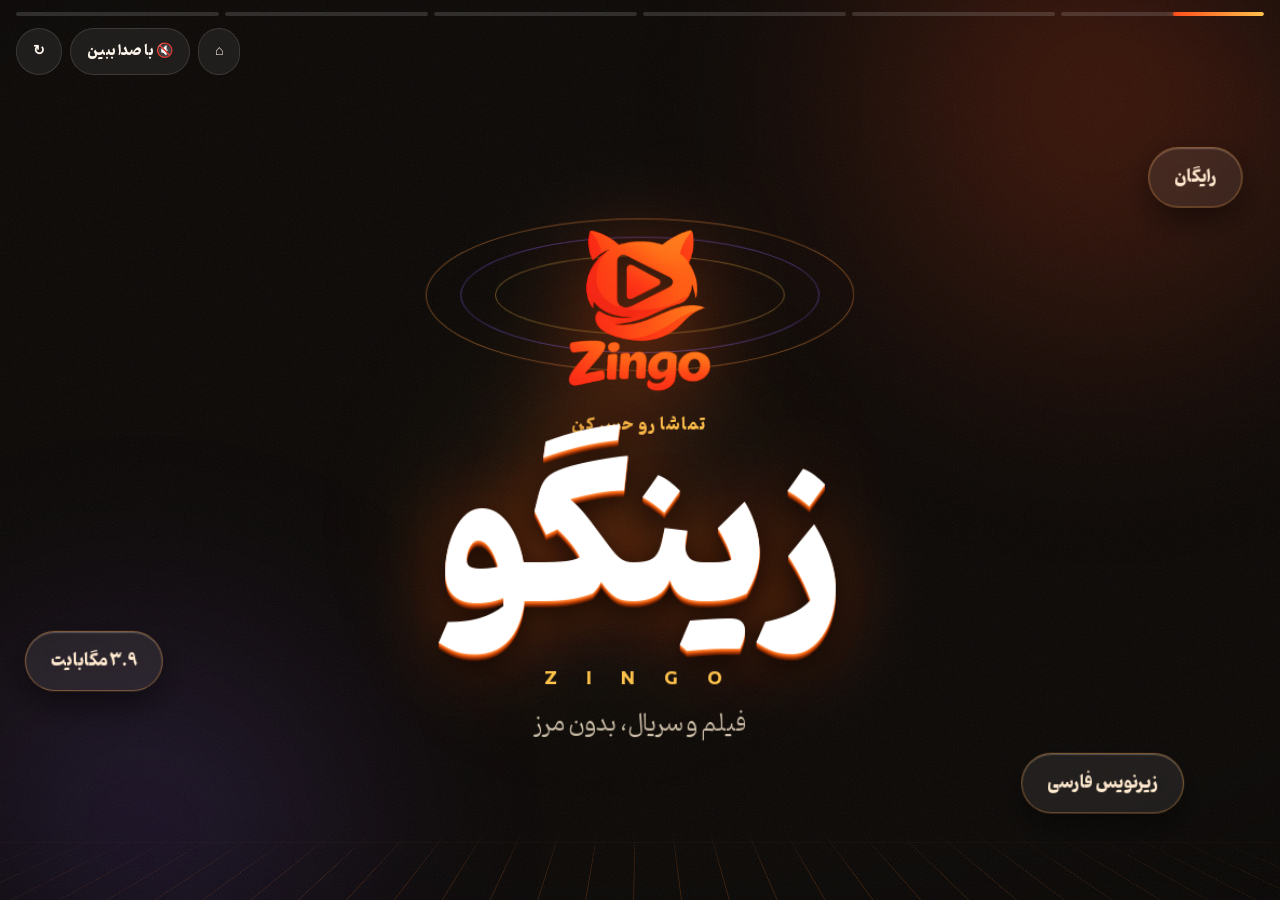
==== commit bb822fce: "feat: 3D promo v2 (site URL, reflections, cut punch, camera sway, richer sound)" ====
--- a/promo.html
+++ b/promo.html
@@ -147,6 +147,7 @@
         <div class="layer" data-depth="110">
           <h2 class="h3d big">همین حالا <span>نصبش کن</span></h2>
           <p class="stars" aria-label="امتیاز ۴.۸ از ۵">★★★★★ <b>۴.۸</b></p>
+          <p class="site-url" dir="ltr">zingo-official.vercel.app</p>
         </div>
         <div class="layer" data-depth="160">
           <a class="cta3d" id="ctaBtn" href="/downloads/Zingo-v1.0.9.apk" download="Zingo-v1.0.9.apk">
--- a/promo.css
+++ b/promo.css
@@ -43,7 +43,12 @@
 @keyframes nudge{50%{transform:scale(1.06)}}
 /* ===== ویوپورت سه‌بعدی ===== */
 .viewport{position:absolute;inset:0;z-index:5;perspective:1500px;overflow:hidden}
+.viewport.cut{animation:cutPunch .55s var(--ease-out)}
 .world{position:absolute;inset:0;transform-style:preserve-3d;will-change:transform}
+@keyframes cutPunch{0%{transform:scale(1)}25%{transform:scale(1.035)}100%{transform:scale(1)}}
+.site-url{margin:2px 0 0;font-size:clamp(17px,3vw,24px);font-weight:700;letter-spacing:4px;color:var(--gold);
+  text-shadow:0 0 24px rgba(255,178,44,.55)}
+.shot.on .site-url{animation:riseIn .7s var(--ease-out) .38s both}
 .shot{position:absolute;inset:0;display:flex;flex-direction:column;align-items:center;justify-content:center;gap:10px;text-align:center;padding:80px 20px 30px;
   opacity:0;visibility:hidden;transition:opacity .6s,visibility .6s;transform-style:preserve-3d}
 .shot.on{opacity:1;visibility:visible}
@@ -110,7 +115,8 @@
 .cf-card{width:min(170px,38vw);aspect-ratio:240/533;border-radius:22px;overflow:hidden;flex-shrink:0;
   border:1px solid rgba(255,255,255,.16);background:#111;box-shadow:0 24px 60px rgba(0,0,0,.7);
   transition:transform .45s var(--ease-out),filter .45s,opacity .45s;will-change:transform}
-.cf-card img{width:100%;height:100%;object-fit:cover;pointer-events:none}
+.cf-card img{width:100%;height:100%;object-fit:cover;pointer-events:none;
+  -webkit-box-reflect:below 10px linear-gradient(transparent 62%,rgba(255,255,255,.22))}
 /* ===== پاپ‌آپ زبان ===== */
 .audiopop{position:absolute;left:14px;right:14px;bottom:14px;z-index:5;background:rgba(20,14,8,.96);border:1px solid rgba(255,150,60,.4);border-radius:18px;padding:10px 12px;box-shadow:0 18px 40px rgba(0,0,0,.55);transform:translateZ(50px)}
 .ap-title{margin:0;font-size:11px;font-weight:800;color:var(--gold)}
